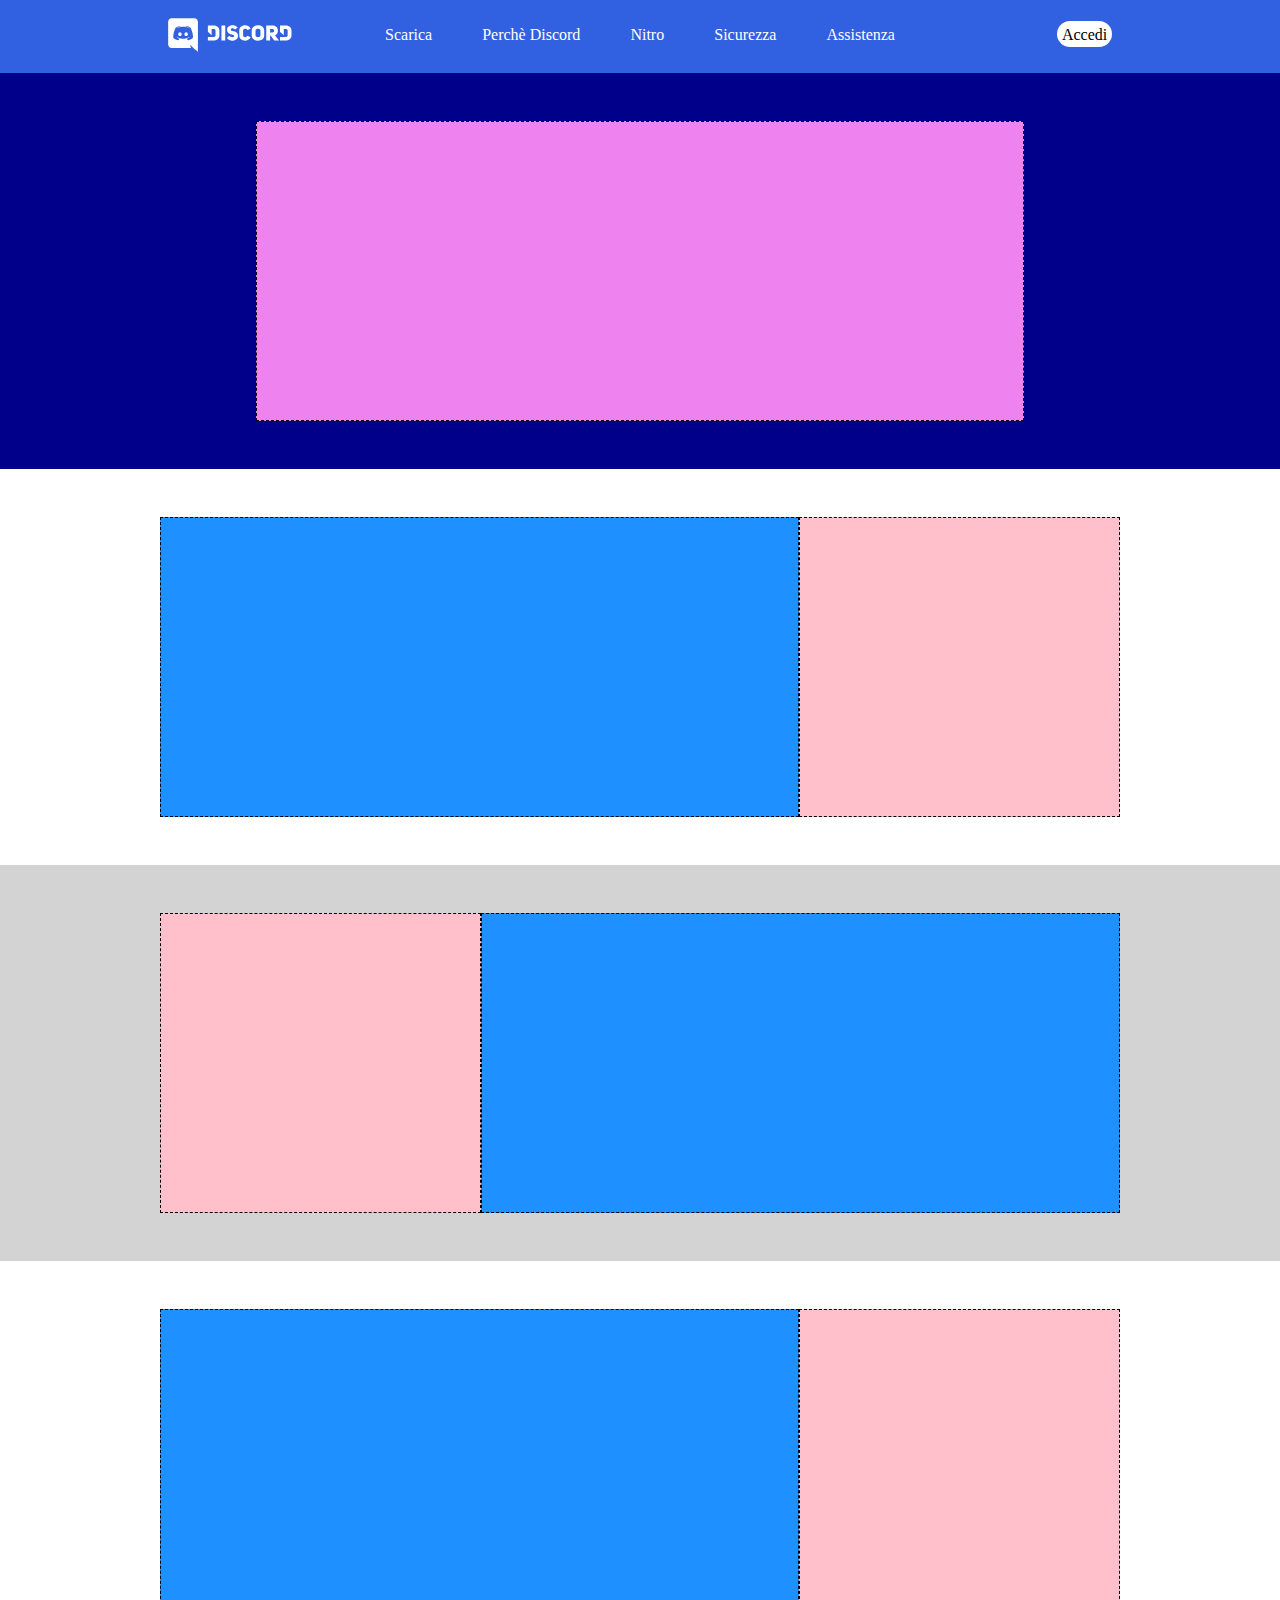
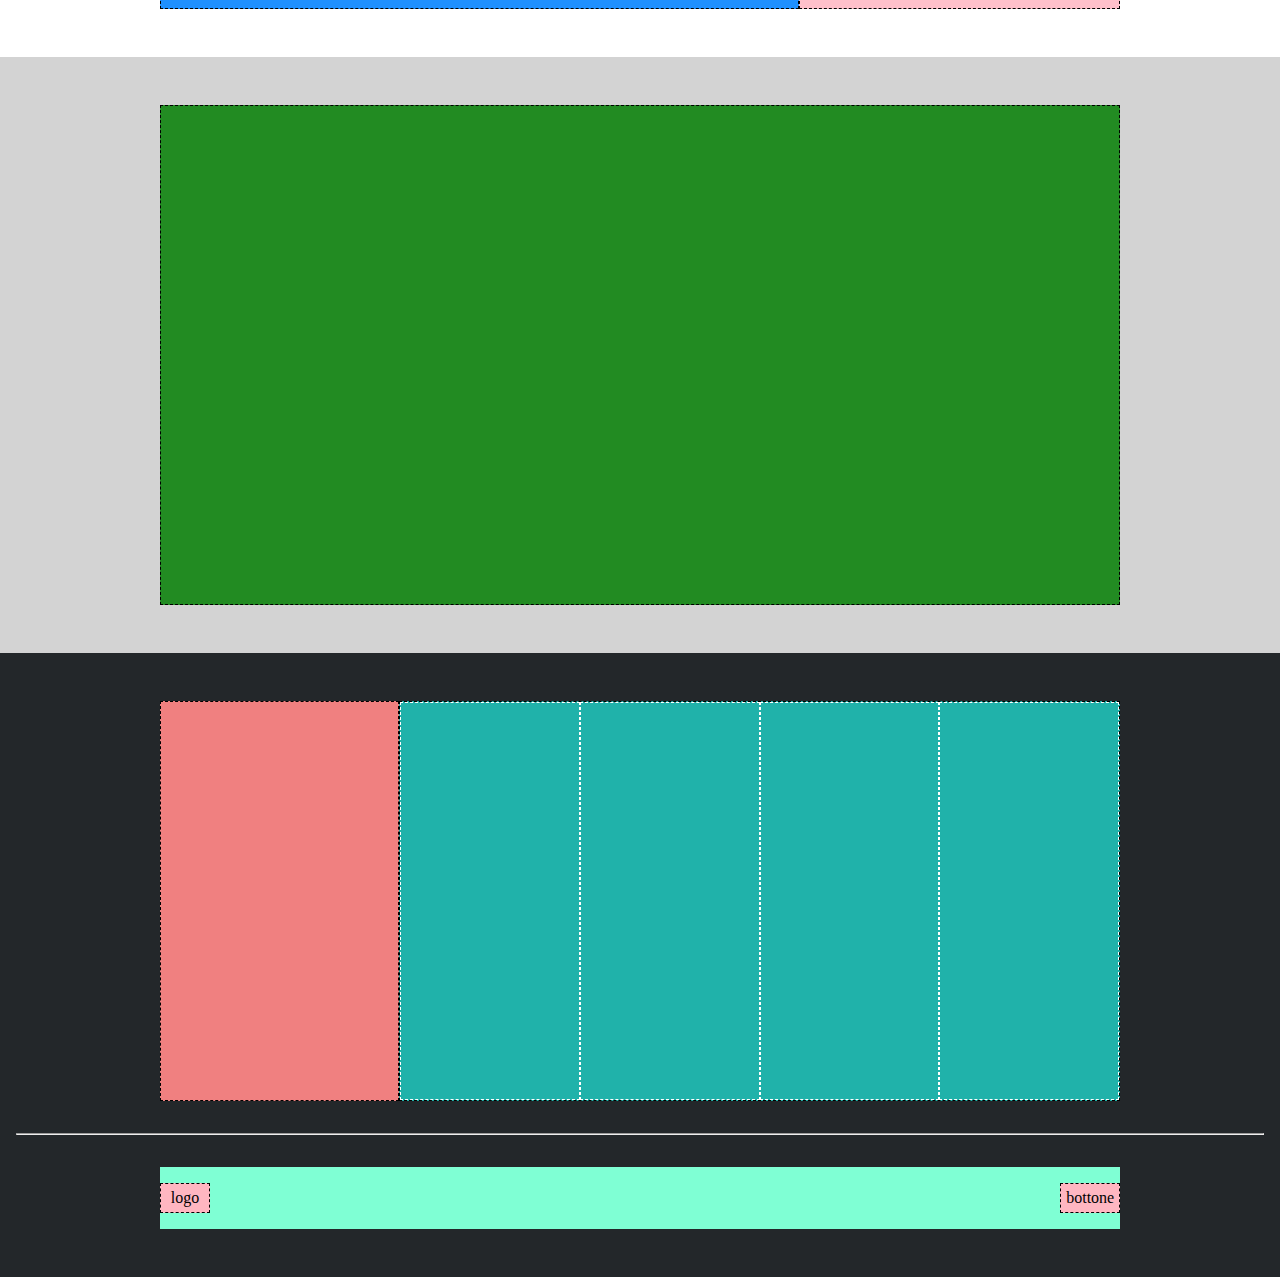
==== index.html @ 06996b02 "creation header structure, add images" ====
<!DOCTYPE html>
<html lang="en">
<head>
    <meta charset="UTF-8">
    <meta http-equiv="X-UA-Compatible" content="IE=edge">
    <meta name="viewport" content="width=device-width, initial-scale=1.0">

    <link rel="stylesheet" href="css/style.css">
    <title>Discord</title>
</head>
<body>
    <header>
        <div class="container d-flex">
            <div class="h-side logo">
                <img src="img/logo.svg" alt="">
            </div>
            <div class="nav">
                <ul class="d-flex">
                    <li>
                        <a href="#">Scarica</a>
                    </li>
                    <li>
                        <a href="#">Perchè Discord</a>
                    </li>
                    <li>
                        <a href="#">Nitro</a>
                    </li>
                    <li>
                        <a href="#">Sicurezza</a>
                    </li>
                    <li>
                        <a href="#">Assistenza</a>
                    </li>
                </ul>
            </div>
            <div class="h-side login"><a class="small-btn" href="#">Accedi</a> </div>
        </div>
    </header>

    <main>
        <div class="section bg-jumbotron">
            <div class="container">
                <div class="jumbotron-content"></div>
            </div>
        </div>
       
        <div class="section">
            <div class="container d-flex">
                <div class="col large-col"></div>
                <div class="col small-col"></div>
            </div>
        </div>
       
        <div class="section bg-grey">
            <div class="container d-flex-reverse">
                <div class="col large-col"></div>
                <div class="col small-col"></div>
            </div>
        </div>

        <div class="section">
            <div class="container d-flex">
                <div class="col large-col"></div>
                <div class="col small-col"></div>
            </div>
        </div>

        <div class="section bg-grey">
            <div class="container">
                <div class="big-content"></div>
            </div>
        </div>
    </main>

    <footer>
        <div class="section bg-footer">
            <div class="container d-flex">
                <div class="ft-col left-col"></div>
                <div class="ft-col right-col d-flex">
                    <div class="in-col"></div>
                    <div class="in-col"></div>
                    <div class="in-col"></div>
                    <div class="in-col"></div>
                </div>
            </div>

            <hr>

            <div class="container bg-endpage clearfix">
                <div class="ft-logo">logo</div>
                <div class="ft-button">bottone</div>
            </div>
        </div>        
    </footer>
</body>
</html>
---- css/style.css ----
* {
    margin: 0;
    padding: 0;
    box-sizing: border-box;
}

body {
    font-size: 16px;
    
}

header {
    background-color: #3161E0;
}

header .container {
    padding: 0.6rem 0;
}

hr {
    color: white;
    margin: 2rem 0;
}

.section {
    padding: 3rem 1rem;
}

.container {
    width: 960px;
    margin: auto;
}

.d-flex {
    display: flex;
}

.d-flex-reverse {
    display: flex;
    flex-direction: row-reverse;
}

.h-side, .nav {
    padding: 0.5rem;
    min-width: 100px;
}

.h-side{
    width: 20%;
}

.nav {
    flex-grow: 1;
    padding-top: 1rem;
}

.nav ul {
    justify-content: space-around;
}

.nav li {
    list-style: none;
}
 .nav a {
    text-decoration: none;
    color: white;
 }

.login {
    text-align: right;
    padding-top: 1rem;
}

.small-btn {
    background-color: white;
    padding: .3rem;
    border-radius: 20px;
    text-decoration: none;
    color: black;

}

.bg-jumbotron {
    background-color: #00008B;
}

.jumbotron-content {
    background-color: #EE82EE;
    width: 80%;
    min-height: 300px;
    margin: auto;
    border: 1px dashed black;
}

.col {
    border: 1px dashed black;
}

.large-col {
    background-color: #1E90FF;
    flex-grow: 2;
    min-width: 200px;
    min-height: 300px;
}

.small-col {
    background-color: #FFC0CB;
    flex-grow: 1;
    min-width: 100px;
    min-height: 300px;
}

.bg-grey {
    background-color: #D3D3D3;
}

.big-content {
    background-color: #228B22;
    border: 1px dashed black;
    min-height: 500px;
}

.bg-footer {
    background-color: #23272A;
}

.ft-col {
    min-height: 400px;
}

.ft-col.left-col {
    background-color: #F08080;
    flex-grow: 1;
    border: 1px dashed black;
}

.ft-col.right-col {
    background-color: #20B2AA;
    flex-grow: 3;
    border: 1px dashed black;
}

.in-col {
    flex-grow: 1;
    border: 1px dashed white;
}

.bg-endpage {
    background-color: #7FFFD4;
    padding: 1rem 0;
}

.clearfix {
    content: "";
    display: table;
    clear: both;
}

.ft-logo, .ft-button {
    min-width: 50px;
    background-color: #FFB6C1;
    padding: 0.3rem;
    border: 1px dashed black;
    text-align: center;
}

.ft-logo {
    float: left;
}

.ft-button {
    float: right;
}
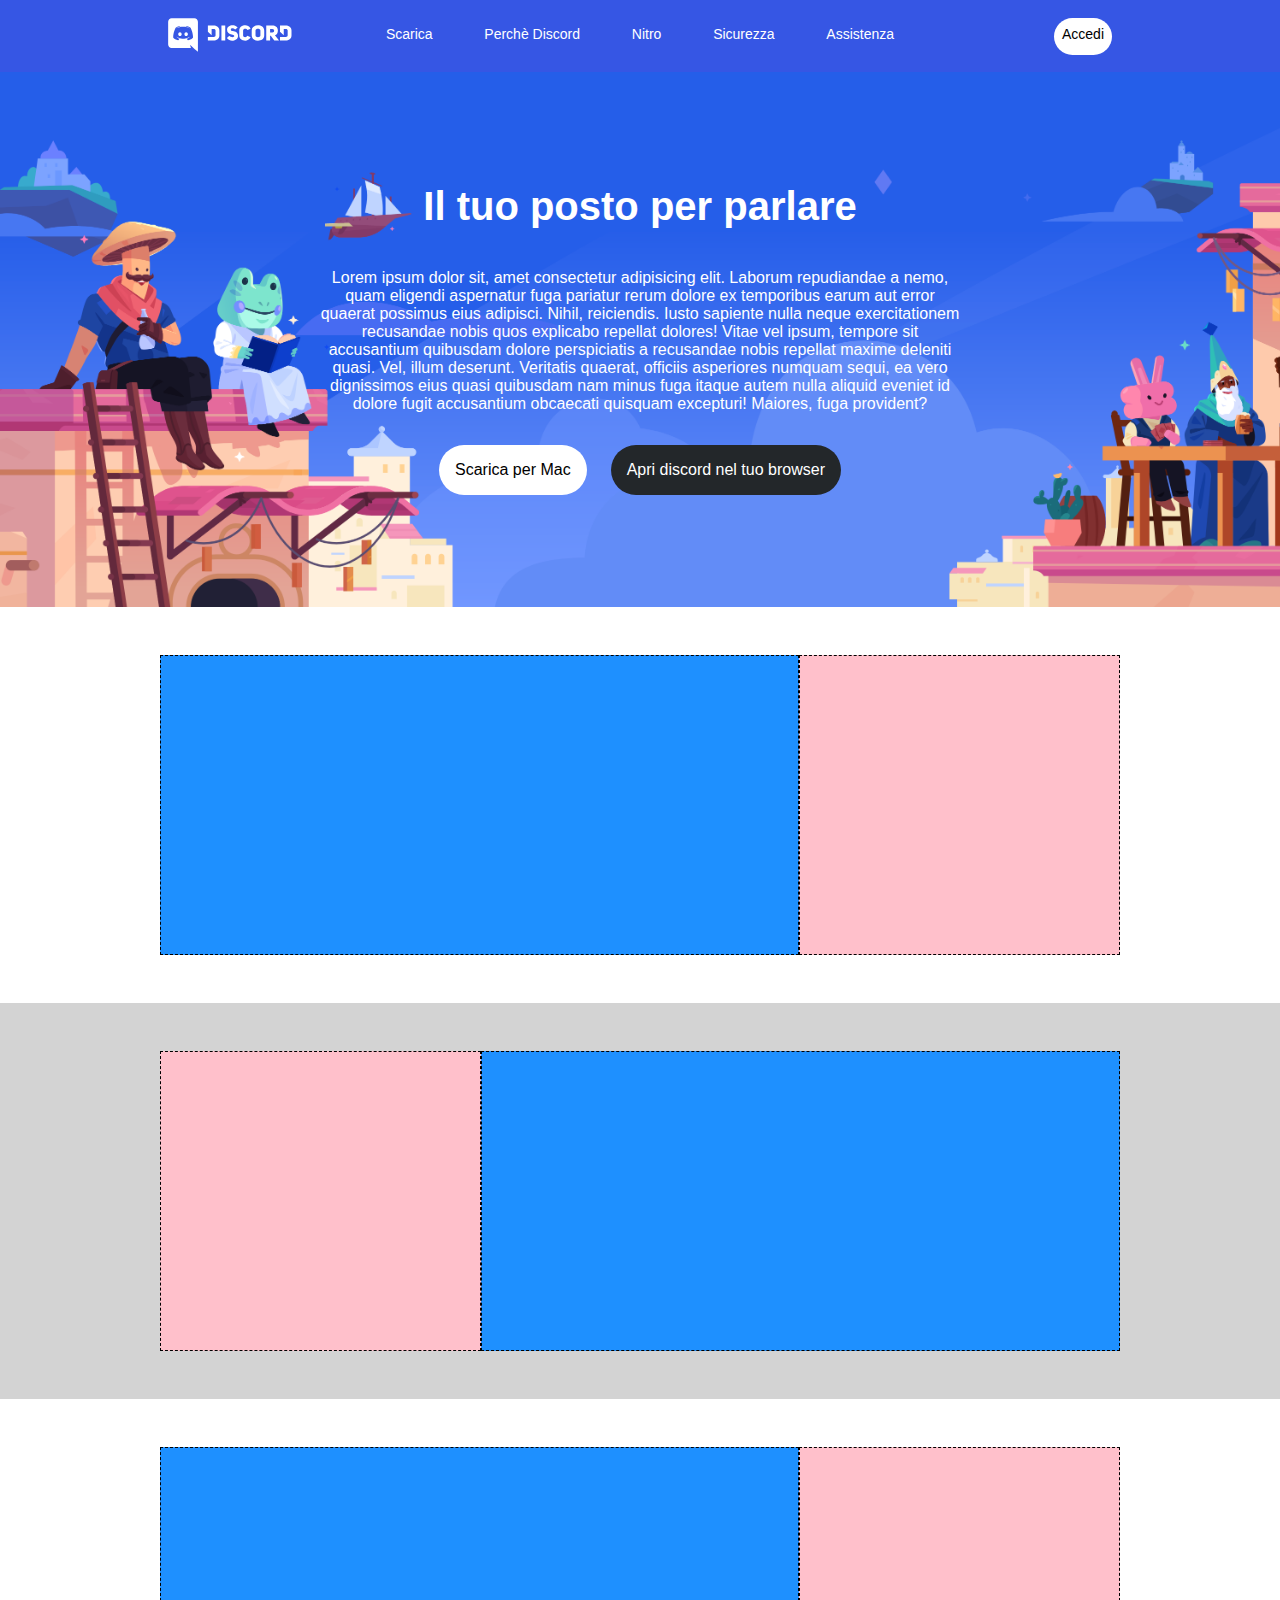
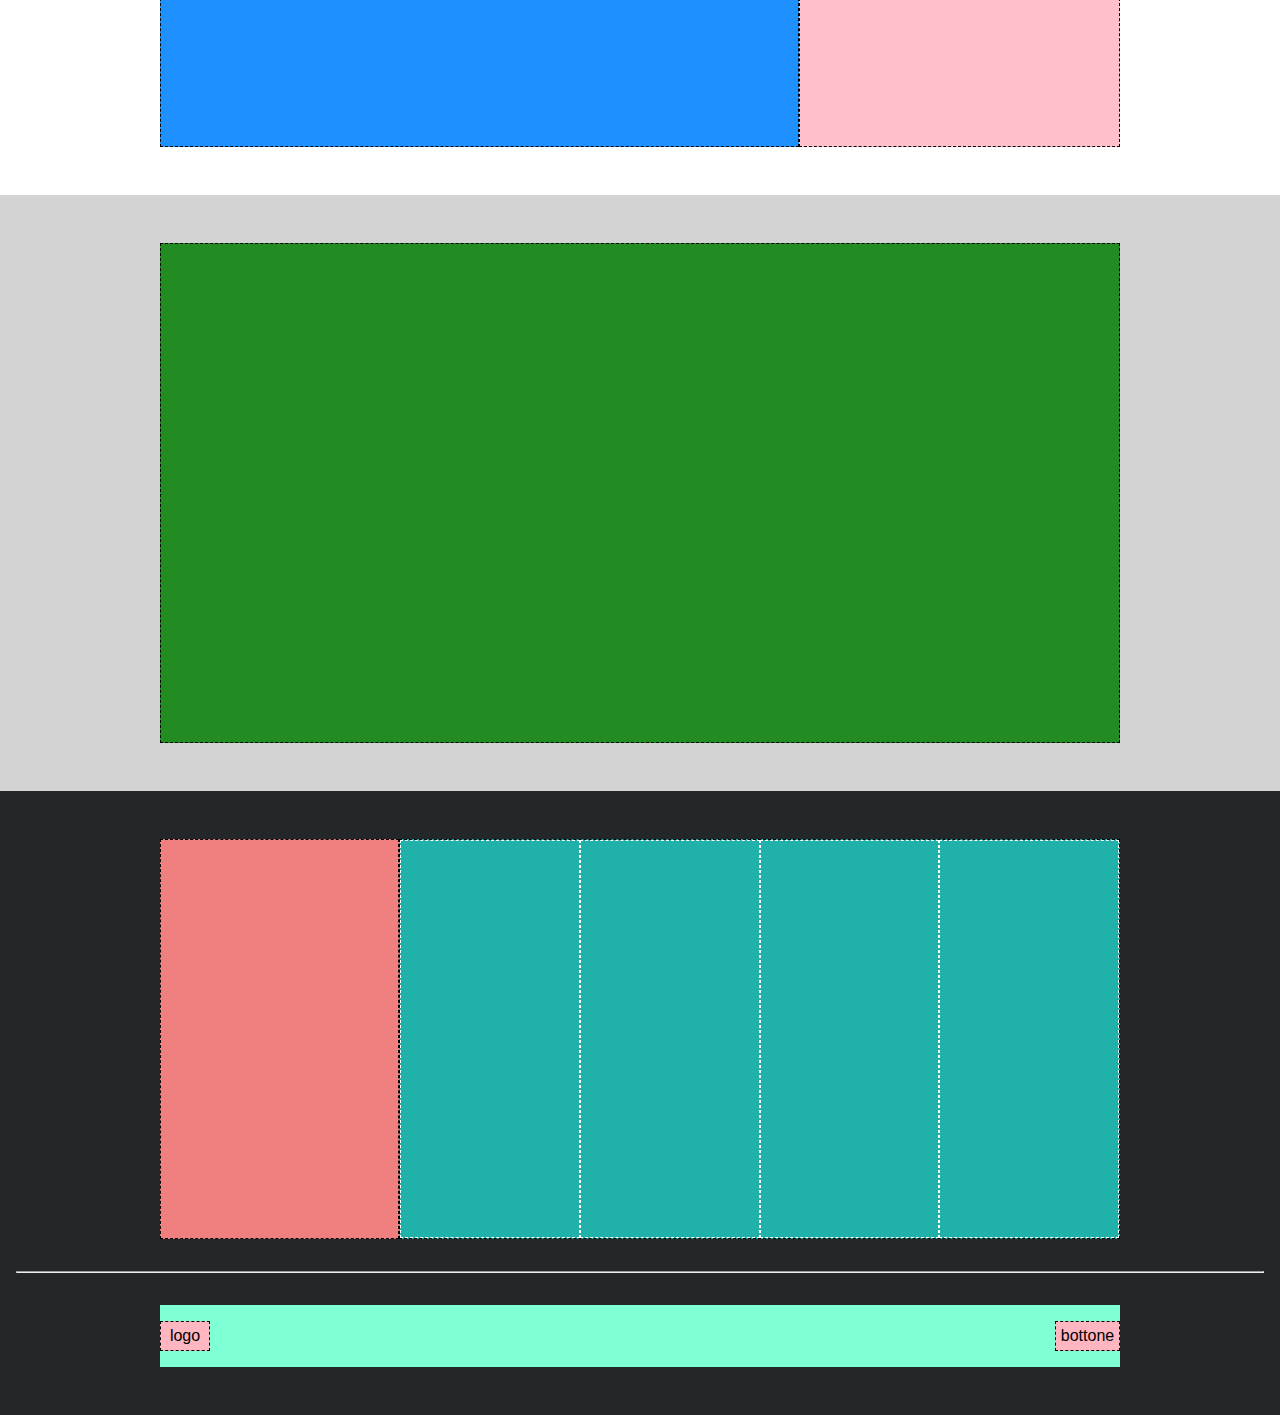
==== commit 5ffb3147: "jumbotron elements" ====
--- a/index.html
+++ b/index.html
@@ -33,14 +33,23 @@
                     </li>
                 </ul>
             </div>
-            <div class="h-side login"><a class="small-btn" href="#">Accedi</a> </div>
+            <div class="h-side login d-flex"><a class=" btn small-btn" href="#">Accedi</a> </div>
         </div>
     </header>
 
     <main>
         <div class="section bg-jumbotron">
             <div class="container">
-                <div class="jumbotron-content"></div>
+                <div class="jumbotron-content">
+                    <h1>Il tuo posto per parlare</h1>
+                    <p>Lorem ipsum dolor sit, amet consectetur adipisicing elit. Laborum repudiandae a nemo, quam eligendi aspernatur fuga pariatur rerum dolore ex temporibus earum aut error quaerat possimus eius adipisci. Nihil, reiciendis.
+                    Iusto sapiente nulla neque exercitationem recusandae nobis quos explicabo repellat dolores! Vitae vel ipsum, tempore sit accusantium quibusdam dolore perspiciatis a recusandae nobis repellat maxime deleniti quasi. Vel, illum deserunt.
+                    Veritatis quaerat, officiis asperiores numquam sequi, ea vero dignissimos eius quasi quibusdam nam minus fuga itaque autem nulla aliquid eveniet id dolore fugit accusantium obcaecati quisquam excepturi! Maiores, fuga provident?</p>
+                    <div class="jumbo-btn d-flex">
+                        <a href="#" class="btn btn-white">Scarica per Mac</a>
+                        <a href="#" class="btn btn-dark">Apri discord nel tuo browser</a>
+                    </div>
+                  </div>
             </div>
         </div>
        
--- a/css/style.css
+++ b/css/style.css
@@ -6,15 +6,20 @@
 
 body {
     font-size: 16px;
-    
+    font-family: Helvetica, sans-serif;
 }
 
 header {
-    background-color: #3161E0;
+    background-color: #3656E4;
+    font-size: 14px;
 }
 
 header .container {
     padding: 0.6rem 0;
+}
+
+h1 {
+    font-size: 2.5rem;
 }
 
 hr {
@@ -67,29 +72,54 @@
  }
 
 .login {
-    text-align: right;
-    padding-top: 1rem;
+    justify-content: end;
+}
+
+.btn {
+    border-radius: 30px;
+    text-decoration: none;
+    padding: 1rem;
 }
 
 .small-btn {
     background-color: white;
-    padding: .3rem;
-    border-radius: 20px;
-    text-decoration: none;
+    padding: .5rem;
     color: black;
-
+}
+
+.btn-white {
+    background-color: white;
+    color: black;
+}
+
+.btn-dark {
+    background-color: #23272A;
+    color: white;
 }
 
 .bg-jumbotron {
-    background-color: #00008B;
+    background-color: #3858E5;
+    background-image: url(../img/jumbo.png);
+    background-size: cover;
 }
 
 .jumbotron-content {
-    background-color: #EE82EE;
+    text-align: center;
+    color: white;
     width: 80%;
     min-height: 300px;
     margin: auto;
-    border: 1px dashed black;
+    padding: 4rem;
+}
+
+.jumbotron-content p {
+    margin-top: 2.5rem;
+    margin-bottom: 2rem;
+}
+
+.jumbo-btn {
+    justify-content: center;
+    gap: 1.5rem;
 }
 
 .col {
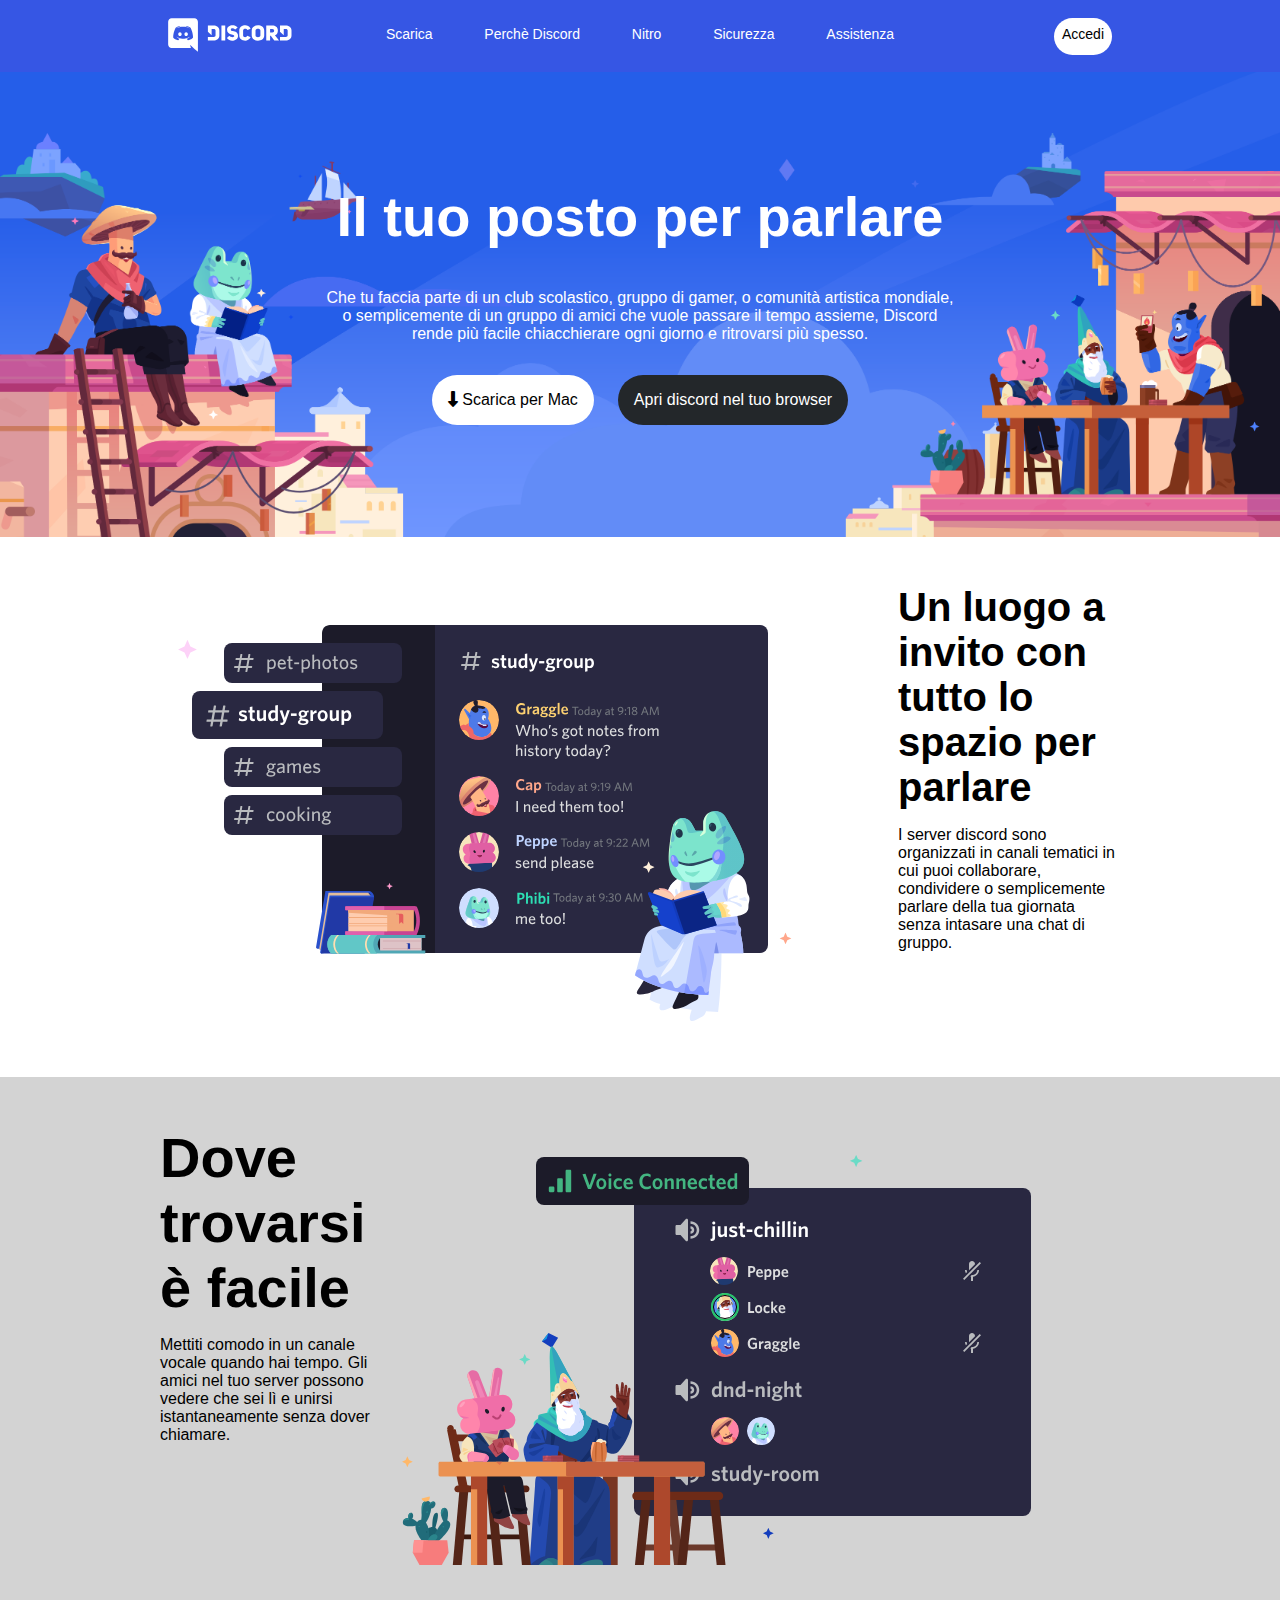
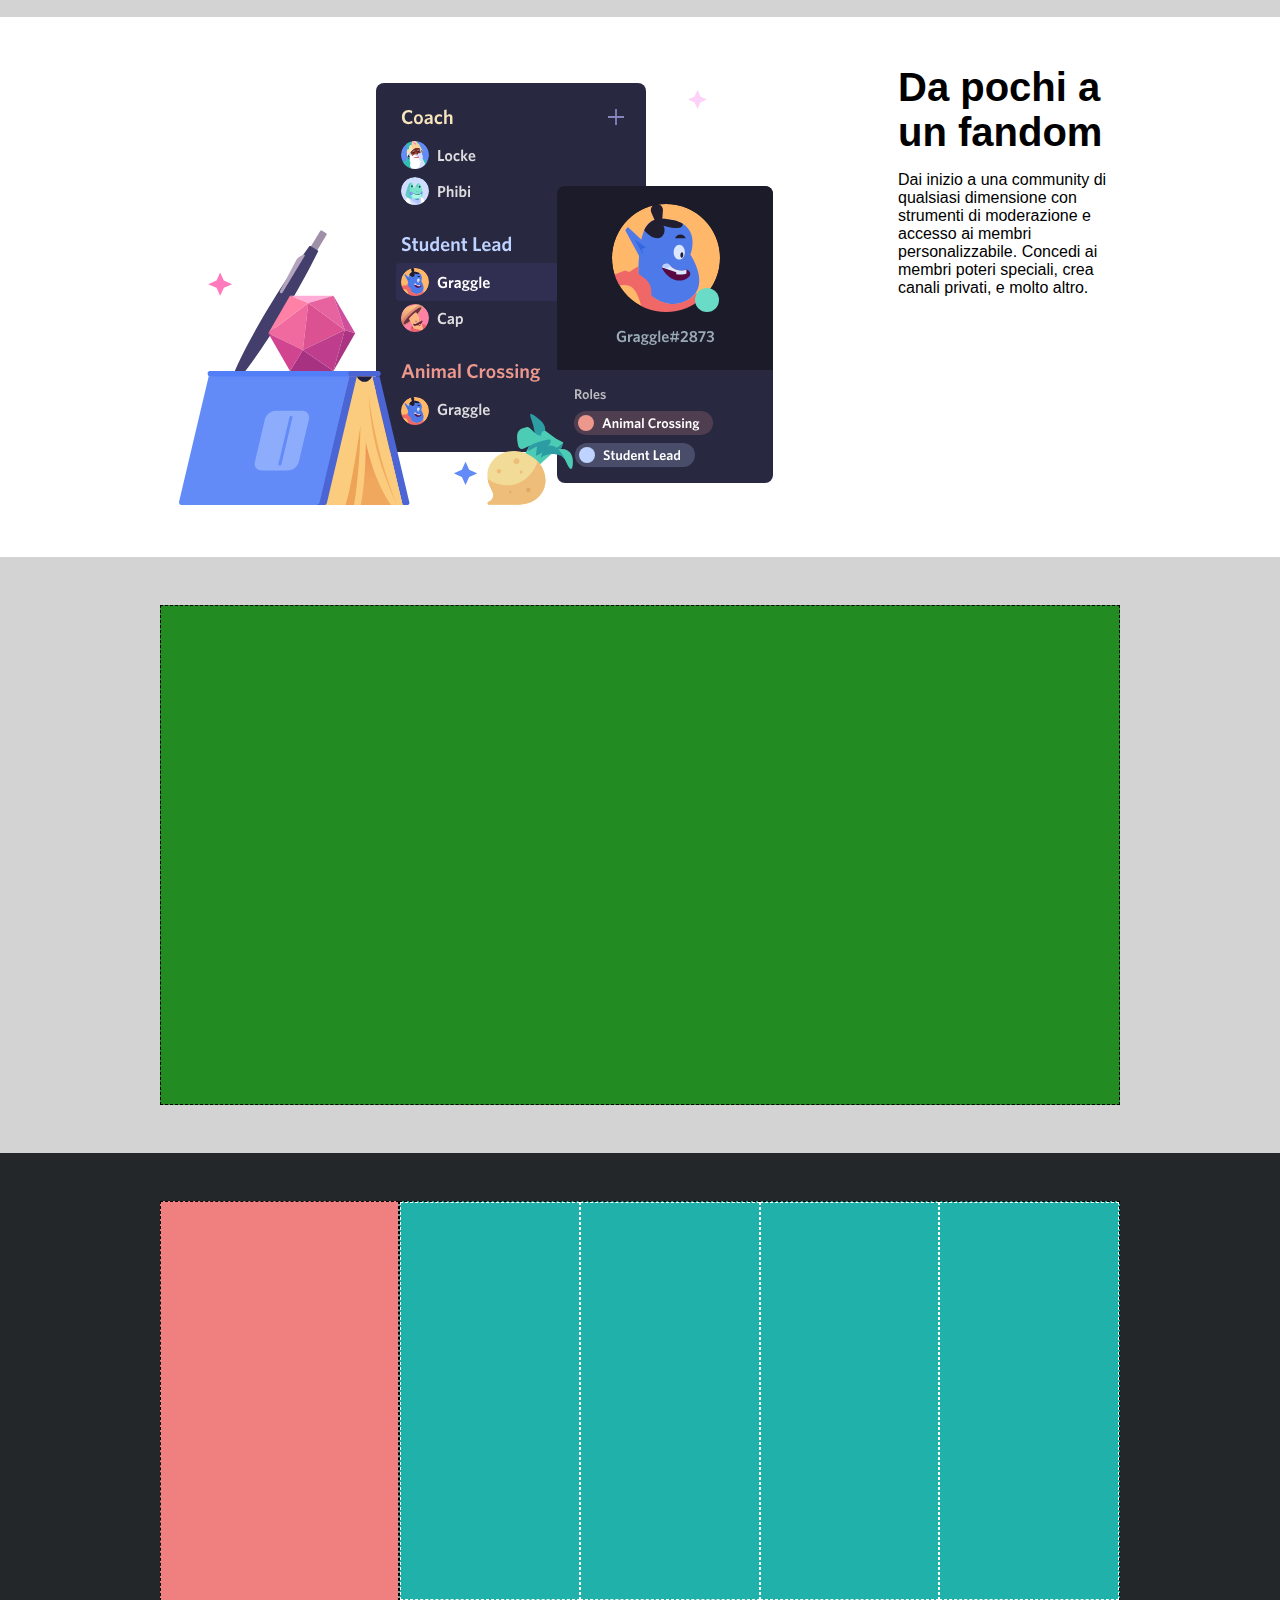
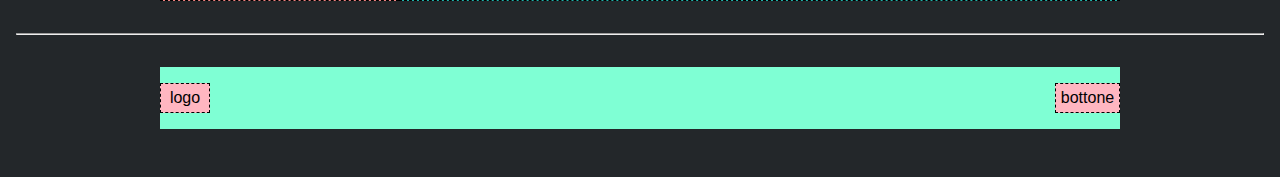
==== commit a19bd3e9: "insert section items" ====
--- a/index.html
+++ b/index.html
@@ -6,6 +6,7 @@
     <meta name="viewport" content="width=device-width, initial-scale=1.0">
 
     <link rel="stylesheet" href="css/style.css">
+    <link rel="stylesheet" href="https://cdnjs.cloudflare.com/ajax/libs/font-awesome/6.1.1/css/all.min.css">
     <title>Discord</title>
 </head>
 <body>
@@ -42,11 +43,11 @@
             <div class="container">
                 <div class="jumbotron-content">
                     <h1>Il tuo posto per parlare</h1>
-                    <p>Lorem ipsum dolor sit, amet consectetur adipisicing elit. Laborum repudiandae a nemo, quam eligendi aspernatur fuga pariatur rerum dolore ex temporibus earum aut error quaerat possimus eius adipisci. Nihil, reiciendis.
-                    Iusto sapiente nulla neque exercitationem recusandae nobis quos explicabo repellat dolores! Vitae vel ipsum, tempore sit accusantium quibusdam dolore perspiciatis a recusandae nobis repellat maxime deleniti quasi. Vel, illum deserunt.
-                    Veritatis quaerat, officiis asperiores numquam sequi, ea vero dignissimos eius quasi quibusdam nam minus fuga itaque autem nulla aliquid eveniet id dolore fugit accusantium obcaecati quisquam excepturi! Maiores, fuga provident?</p>
+                    <p>Che tu faccia parte di un club scolastico, gruppo di gamer, o comunità artistica mondiale, o semplicemente di un gruppo di amici che vuole passare il tempo assieme, Discord rende più facile chiacchierare ogni giorno e ritrovarsi più spesso.</p>
                     <div class="jumbo-btn d-flex">
-                        <a href="#" class="btn btn-white">Scarica per Mac</a>
+                        <a href="#" class="btn btn-white">
+                            <i class="fa-solid fa-down-long"></i>
+                            Scarica per Mac</a>
                         <a href="#" class="btn btn-dark">Apri discord nel tuo browser</a>
                     </div>
                   </div>
@@ -55,22 +56,39 @@
        
         <div class="section">
             <div class="container d-flex">
-                <div class="col large-col"></div>
-                <div class="col small-col"></div>
+                <div class="col large-col">
+                    <img src="img/item1.svg" alt="">
+                </div>
+                <div class="col small-col">
+                    <h2>Un luogo a invito con tutto lo spazio per parlare</h2>
+                    <p>I server discord sono organizzati in canali tematici in cui puoi collaborare, condividere o semplicemente parlare della tua giornata senza intasare una chat di gruppo.</p>
+                </div>
             </div>
         </div>
        
         <div class="section bg-grey">
             <div class="container d-flex-reverse">
-                <div class="col large-col"></div>
-                <div class="col small-col"></div>
+                <div class="col large-col">
+                    <img src="img/item2.svg" alt="">
+
+                </div>
+                <div class="col small-col">
+                    <h1>Dove trovarsi è facile</h1>
+                    <p>Mettiti comodo in un canale vocale quando hai tempo. Gli amici nel tuo server possono vedere che sei lì e unirsi istantaneamente senza dover chiamare.</p>
+                </div>
             </div>
         </div>
 
         <div class="section">
             <div class="container d-flex">
-                <div class="col large-col"></div>
-                <div class="col small-col"></div>
+                <div class="col large-col">
+                    <img src="img/item3.svg" alt="">
+
+                </div>
+                <div class="col small-col">
+                    <h2>Da pochi a un fandom</h2>
+                    <p>Dai inizio a una community di qualsiasi dimensione con strumenti di moderazione e accesso ai membri personalizzabile. Concedi ai membri poteri speciali, crea canali privati, e molto altro.</p>
+                </div>
             </div>
         </div>
 
--- a/css/style.css
+++ b/css/style.css
@@ -19,6 +19,10 @@
 }
 
 h1 {
+    font-size: 3.5rem;
+}
+
+h2 {
     font-size: 2.5rem;
 }
 
@@ -122,22 +126,21 @@
     gap: 1.5rem;
 }
 
-.col {
-    border: 1px dashed black;
-}
-
 .large-col {
-    background-color: #1E90FF;
     flex-grow: 2;
     min-width: 200px;
     min-height: 300px;
 }
 
 .small-col {
-    background-color: #FFC0CB;
     flex-grow: 1;
     min-width: 100px;
     min-height: 300px;
+    width: 20%;
+}
+
+.small-col p {
+    margin-top: 1rem;
 }
 
 .bg-grey {
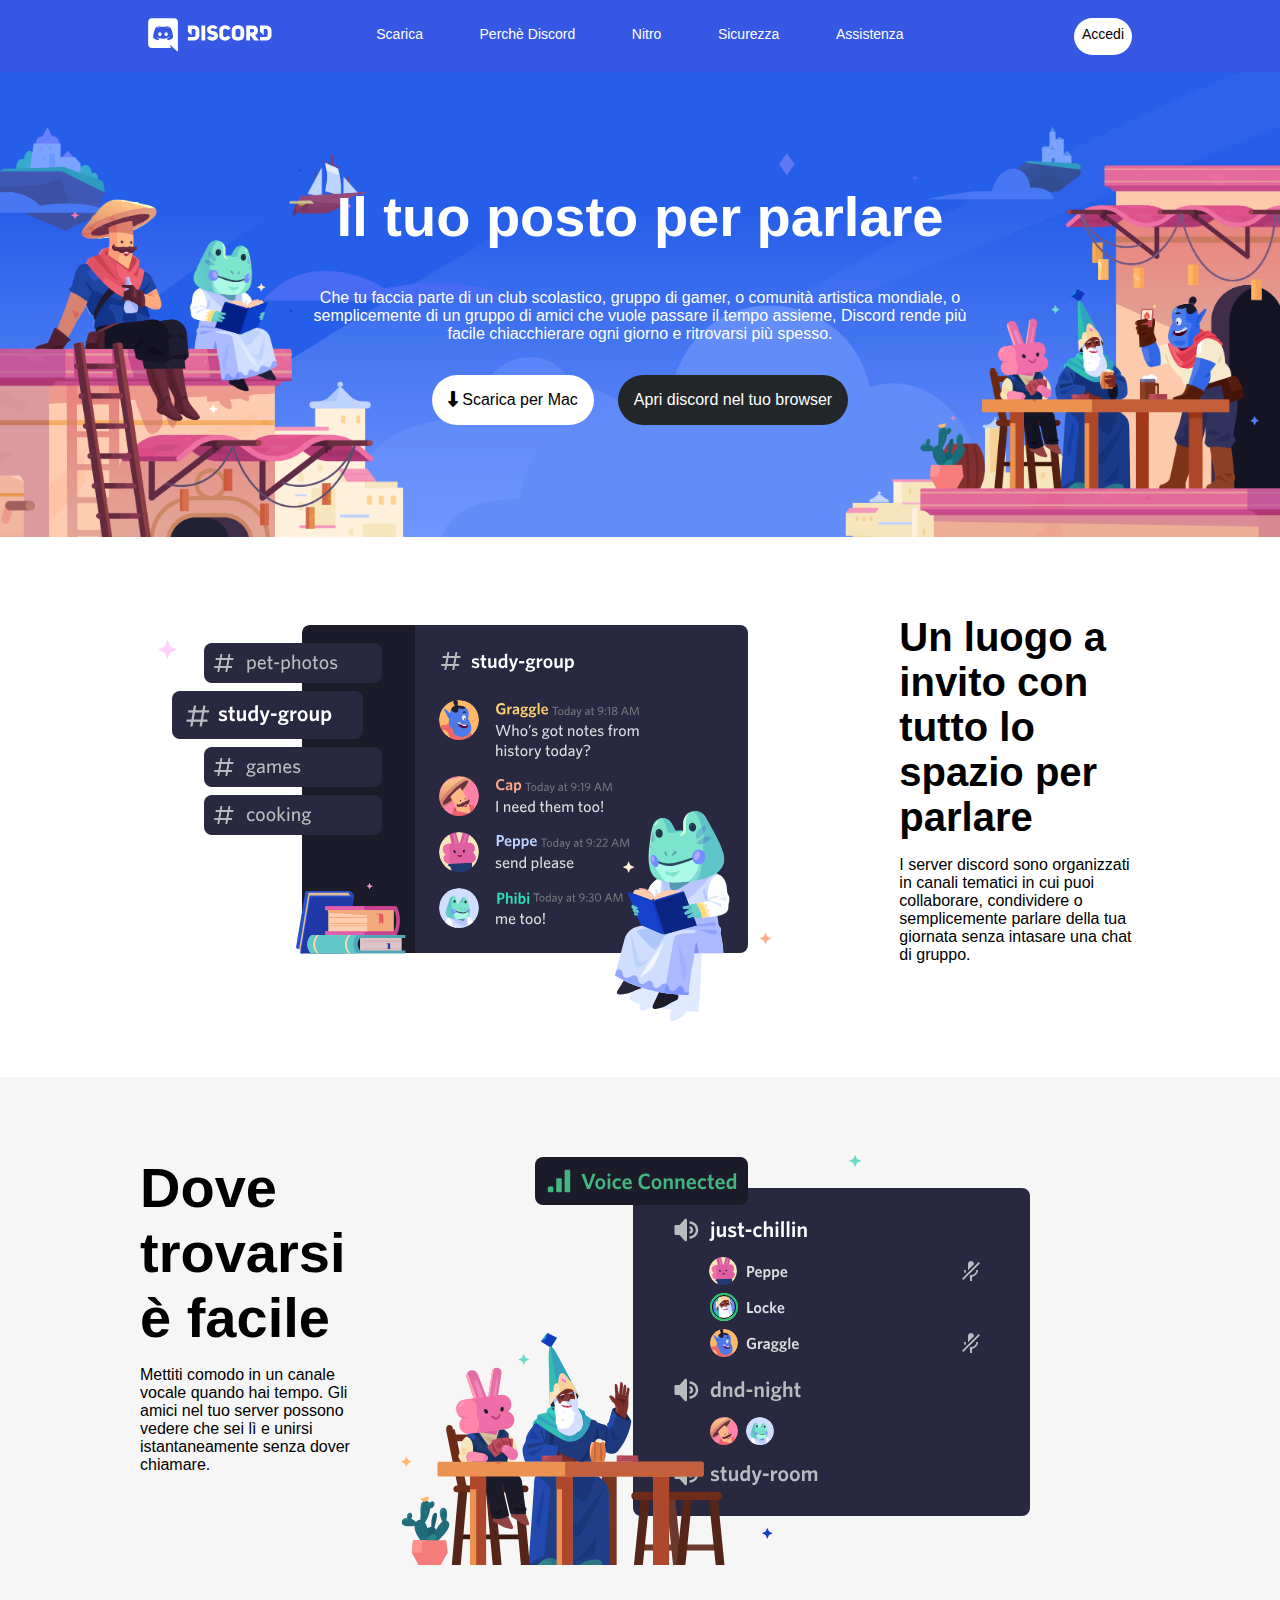
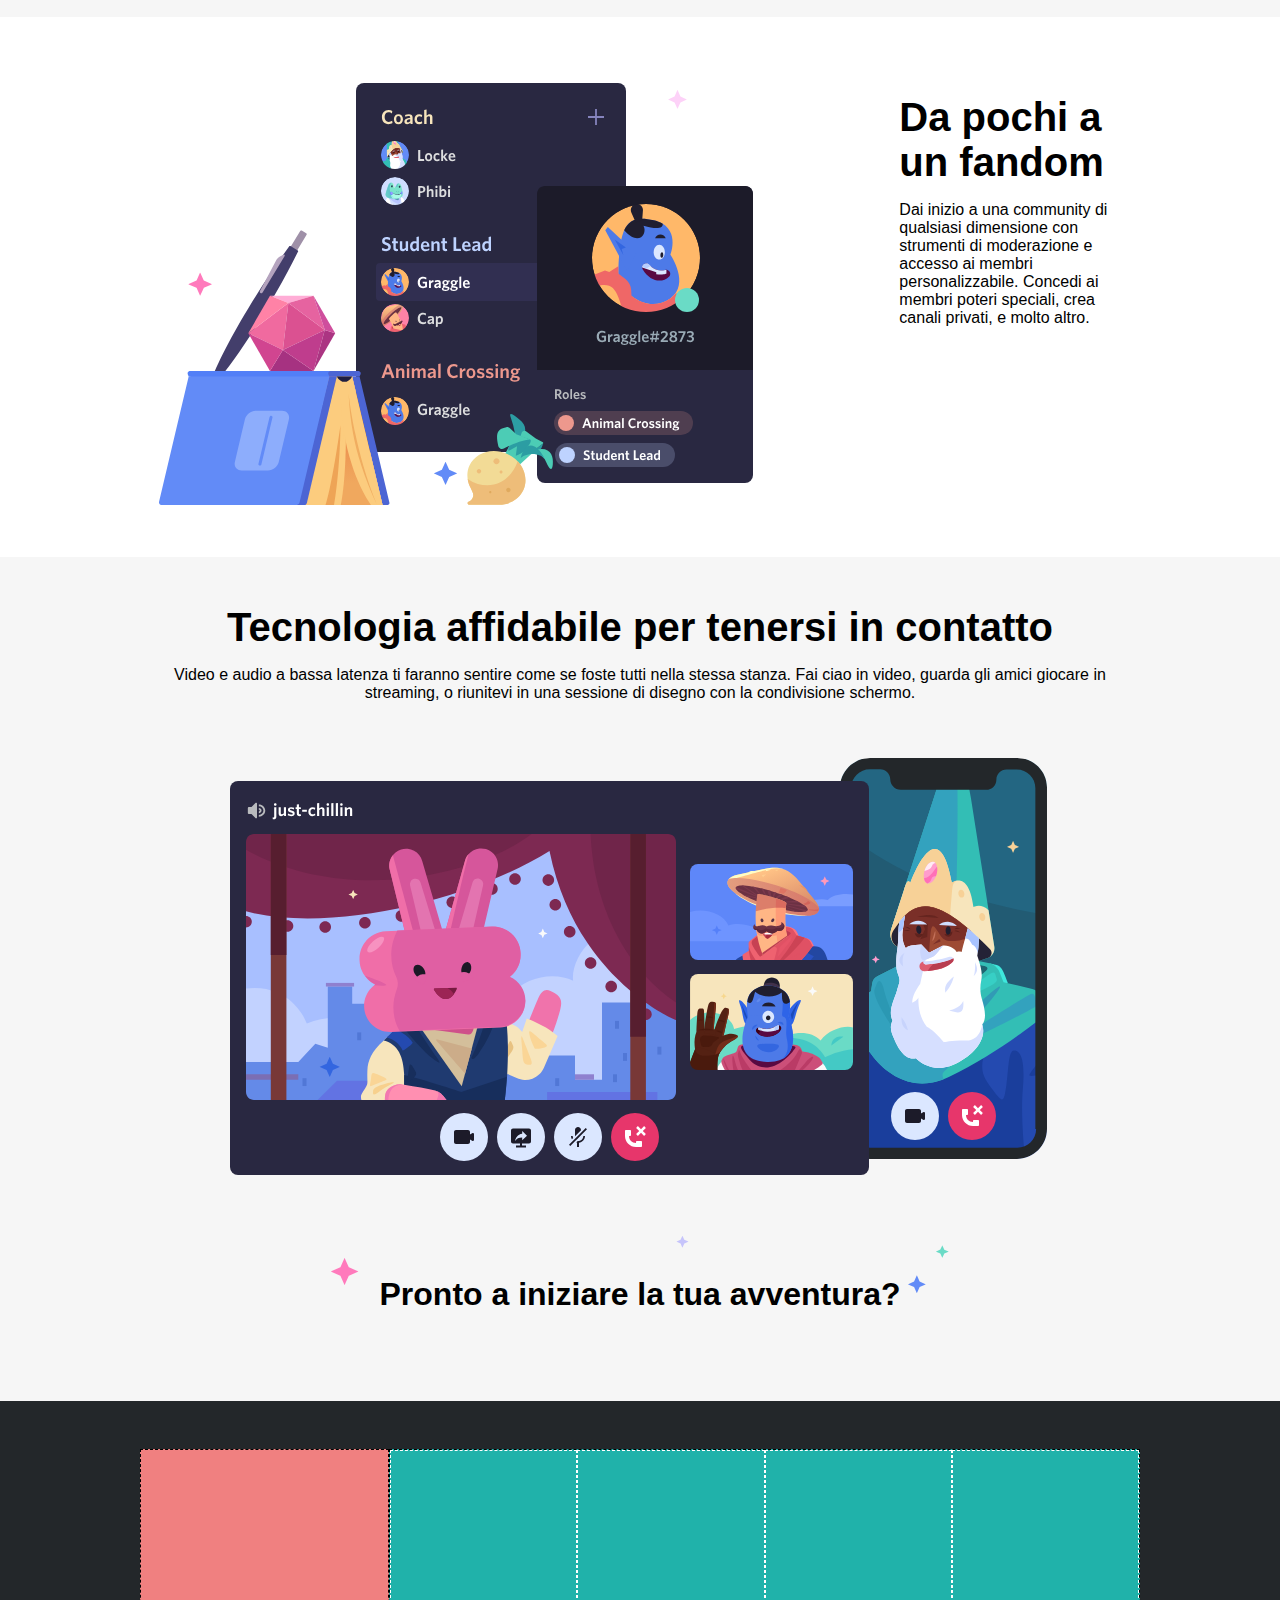
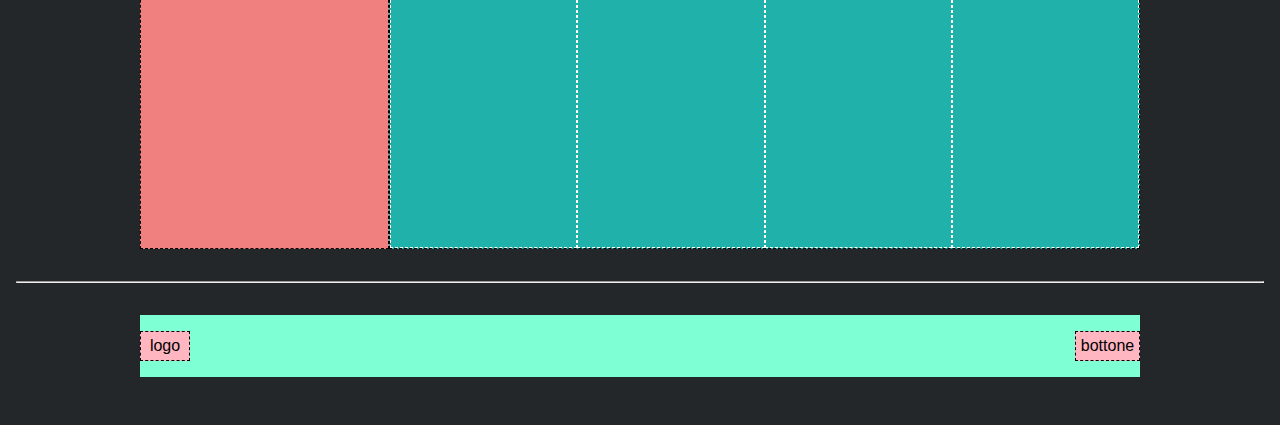
==== commit 3d110f1c: "adding big content" ====
--- a/index.html
+++ b/index.html
@@ -94,7 +94,17 @@
 
         <div class="section bg-grey">
             <div class="container">
-                <div class="big-content"></div>
+                <div class="big-content">
+                    <h2>Tecnologia affidabile per tenersi in contatto</h2>
+                    <p>Video e audio a bassa latenza ti faranno sentire come se foste tutti nella stessa stanza. Fai ciao in video, guarda gli amici giocare in streaming, o riunitevi in una sessione di disegno con la condivisione schermo.</p>
+                    <img src="img/item4-big.svg" alt="">
+
+                    <div class="end-phrase">
+                        <div>
+                        <h3>Pronto a iniziare la tua avventura?</h3>
+                        </div>
+                    </div>
+                </div>
             </div>
         </div>
     </main>
--- a/css/style.css
+++ b/css/style.css
@@ -26,6 +26,10 @@
     font-size: 2.5rem;
 }
 
+h3 {
+    font-size: 2rem;
+}
+
 hr {
     color: white;
     margin: 2rem 0;
@@ -36,7 +40,7 @@
 }
 
 .container {
-    width: 960px;
+    width: 1000px;
     margin: auto;
 }
 
@@ -105,6 +109,7 @@
     background-color: #3858E5;
     background-image: url(../img/jumbo.png);
     background-size: cover;
+    background-position: center;
 }
 
 .jumbotron-content {
@@ -137,20 +142,30 @@
     min-width: 100px;
     min-height: 300px;
     width: 20%;
-}
-
-.small-col p {
+    padding-top: 30px;
+}
+
+p {
     margin-top: 1rem;
 }
 
 .bg-grey {
-    background-color: #D3D3D3;
+    background-color: #F6F6F6;
 }
 
 .big-content {
-    background-color: #228B22;
-    border: 1px dashed black;
-    min-height: 500px;
+    text-align: center;
+}
+
+.end-phrase {
+    background-image: url(../img/stars.svg);
+    padding: 2.5rem;
+    background-repeat: no-repeat;
+    background-size: contain;
+    background-position: top;
+    width: 620px;
+    margin: auto;
+
 }
 
 .bg-footer {
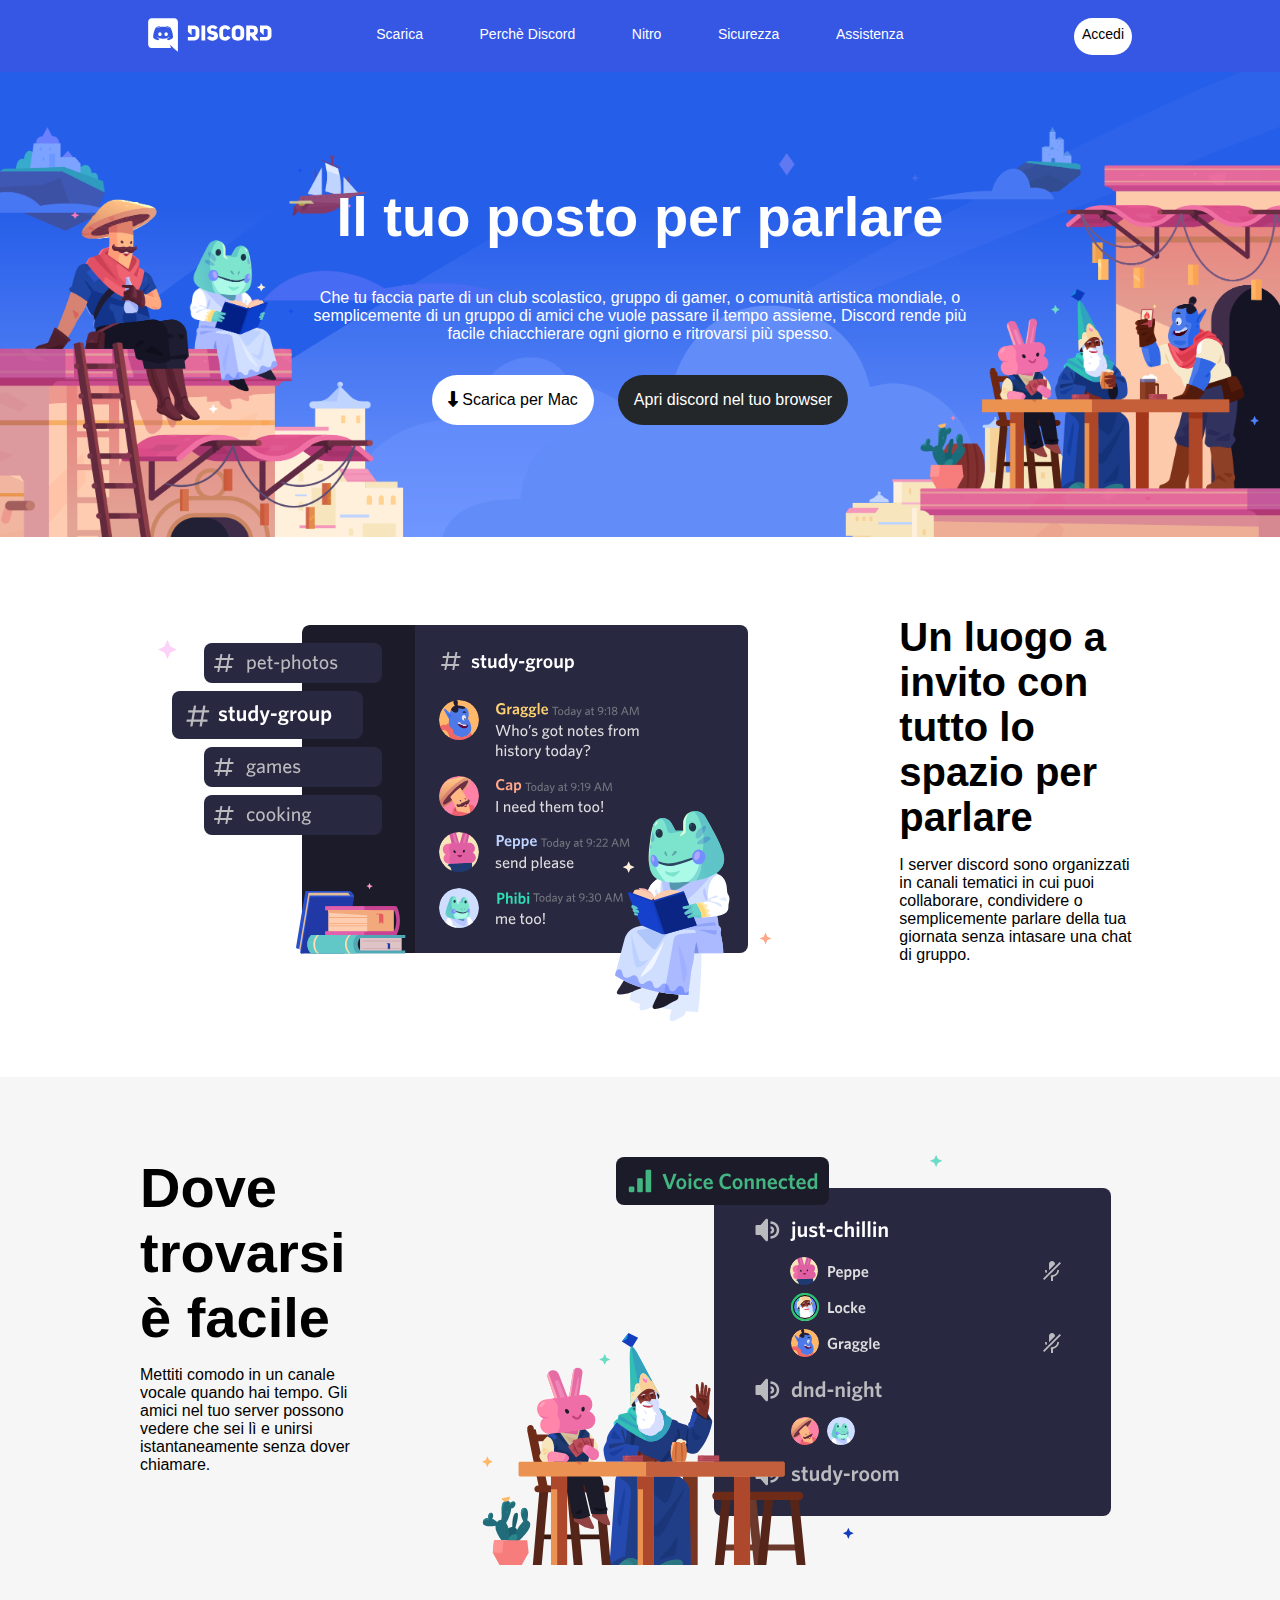
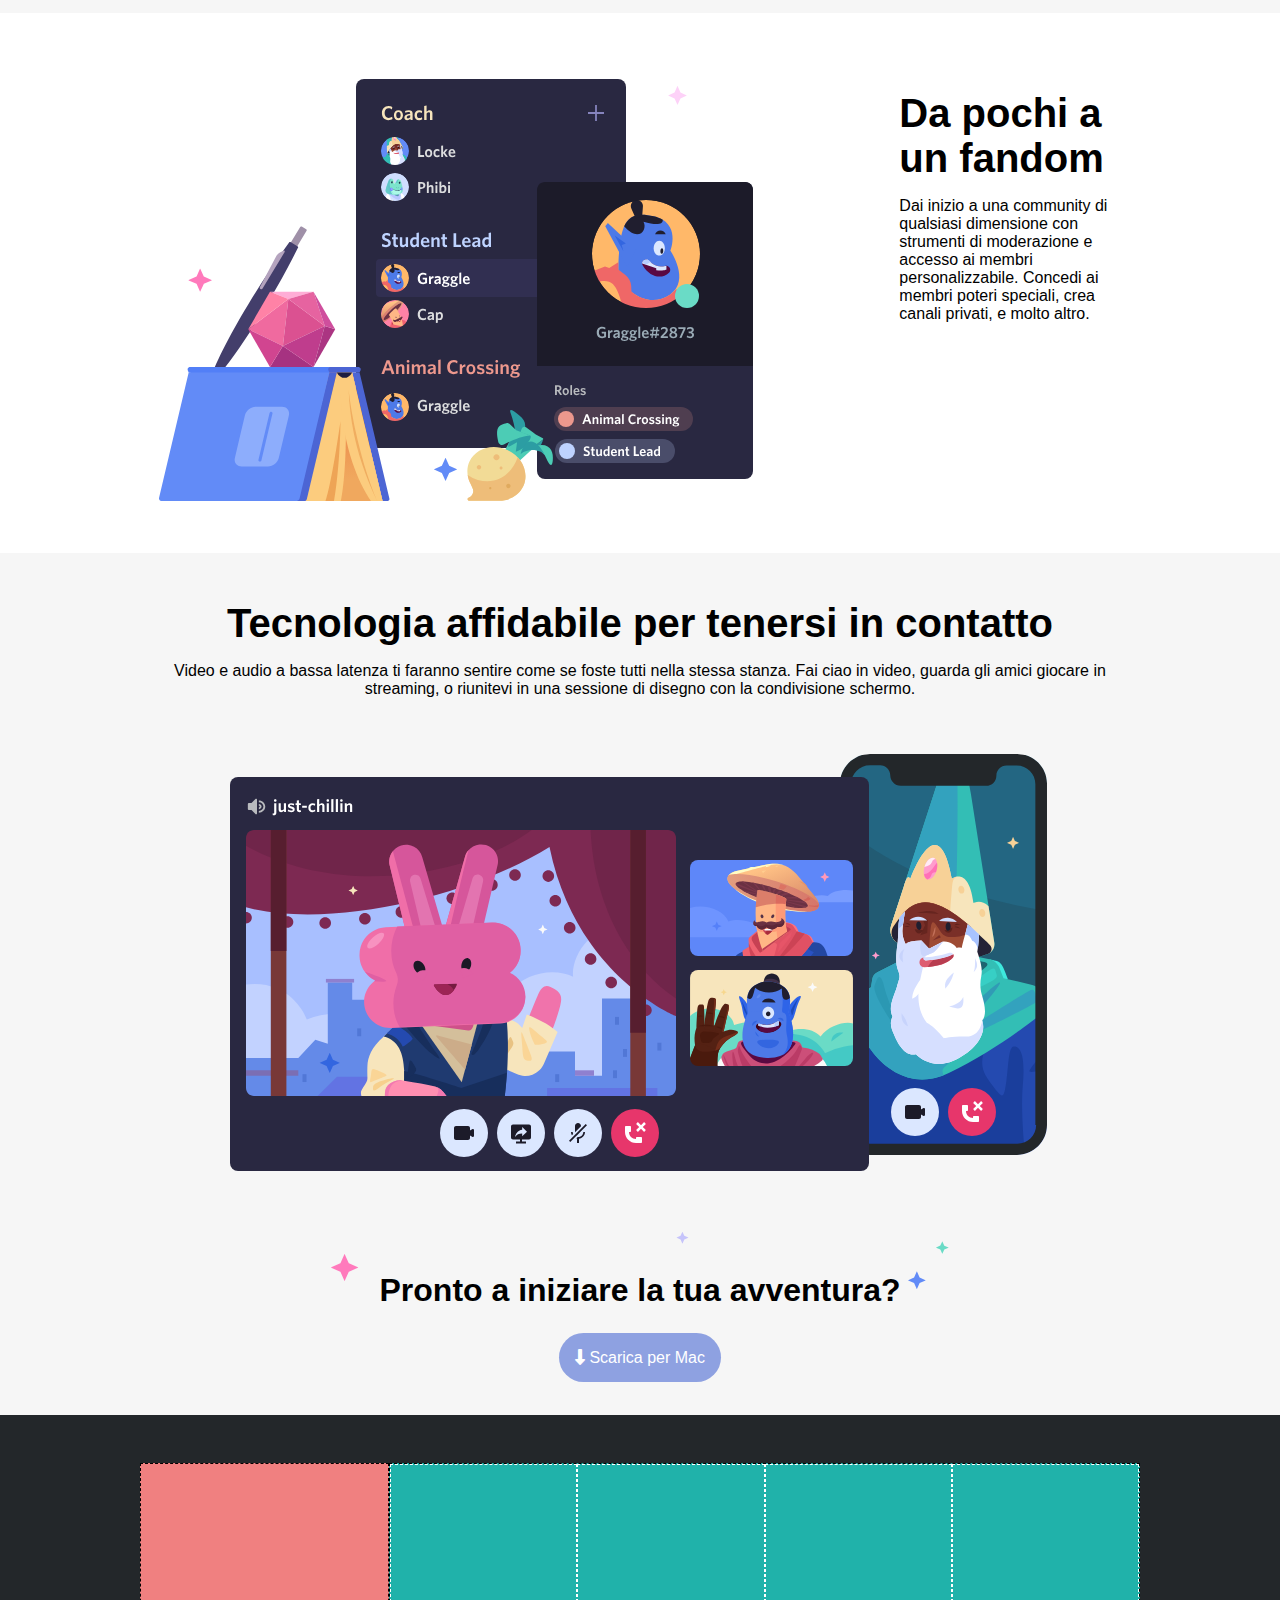
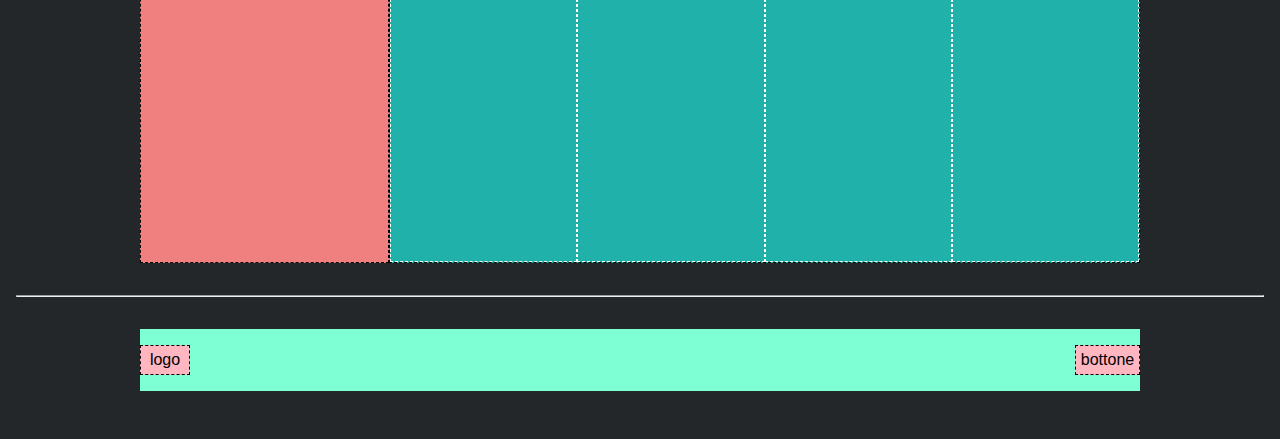
==== commit 6b2be2c4: "little changes and download button" ====
--- a/index.html
+++ b/index.html
@@ -39,6 +39,7 @@
     </header>
 
     <main>
+        <!-- jumbotron -->
         <div class="section bg-jumbotron">
             <div class="container">
                 <div class="jumbotron-content">
@@ -54,6 +55,7 @@
             </div>
         </div>
        
+        <!-- first section -->
         <div class="section">
             <div class="container d-flex">
                 <div class="col large-col">
@@ -66,11 +68,11 @@
             </div>
         </div>
        
+        <!-- mid section -->
         <div class="section bg-grey">
             <div class="container d-flex-reverse">
-                <div class="col large-col">
+                <div class="col large-col d-flex-reverse">
                     <img src="img/item2.svg" alt="">
-
                 </div>
                 <div class="col small-col">
                     <h1>Dove trovarsi è facile</h1>
@@ -79,6 +81,7 @@
             </div>
         </div>
 
+        <!-- third section -->
         <div class="section">
             <div class="container d-flex">
                 <div class="col large-col">
@@ -91,7 +94,8 @@
                 </div>
             </div>
         </div>
-
+ 
+        <!-- bigger section -->
         <div class="section bg-grey">
             <div class="container">
                 <div class="big-content">
@@ -101,8 +105,14 @@
 
                     <div class="end-phrase">
                         <div>
-                        <h3>Pronto a iniziare la tua avventura?</h3>
+                            <h3>Pronto a iniziare la tua avventura?</h3>
                         </div>
+                    </div>
+                    <div>
+                        <a href="#" class="btn btn-violet">
+                            <i class="fa-solid fa-down-long"></i>
+                            Scarica per Mac
+                        </a>
                     </div>
                 </div>
             </div>
--- a/css/style.css
+++ b/css/style.css
@@ -103,6 +103,11 @@
 .btn-dark {
     background-color: #23272A;
     color: white;
+}
+
+.btn-violet {
+    color: white;
+    background-color: #8EA1E1;
 }
 
 .bg-jumbotron {
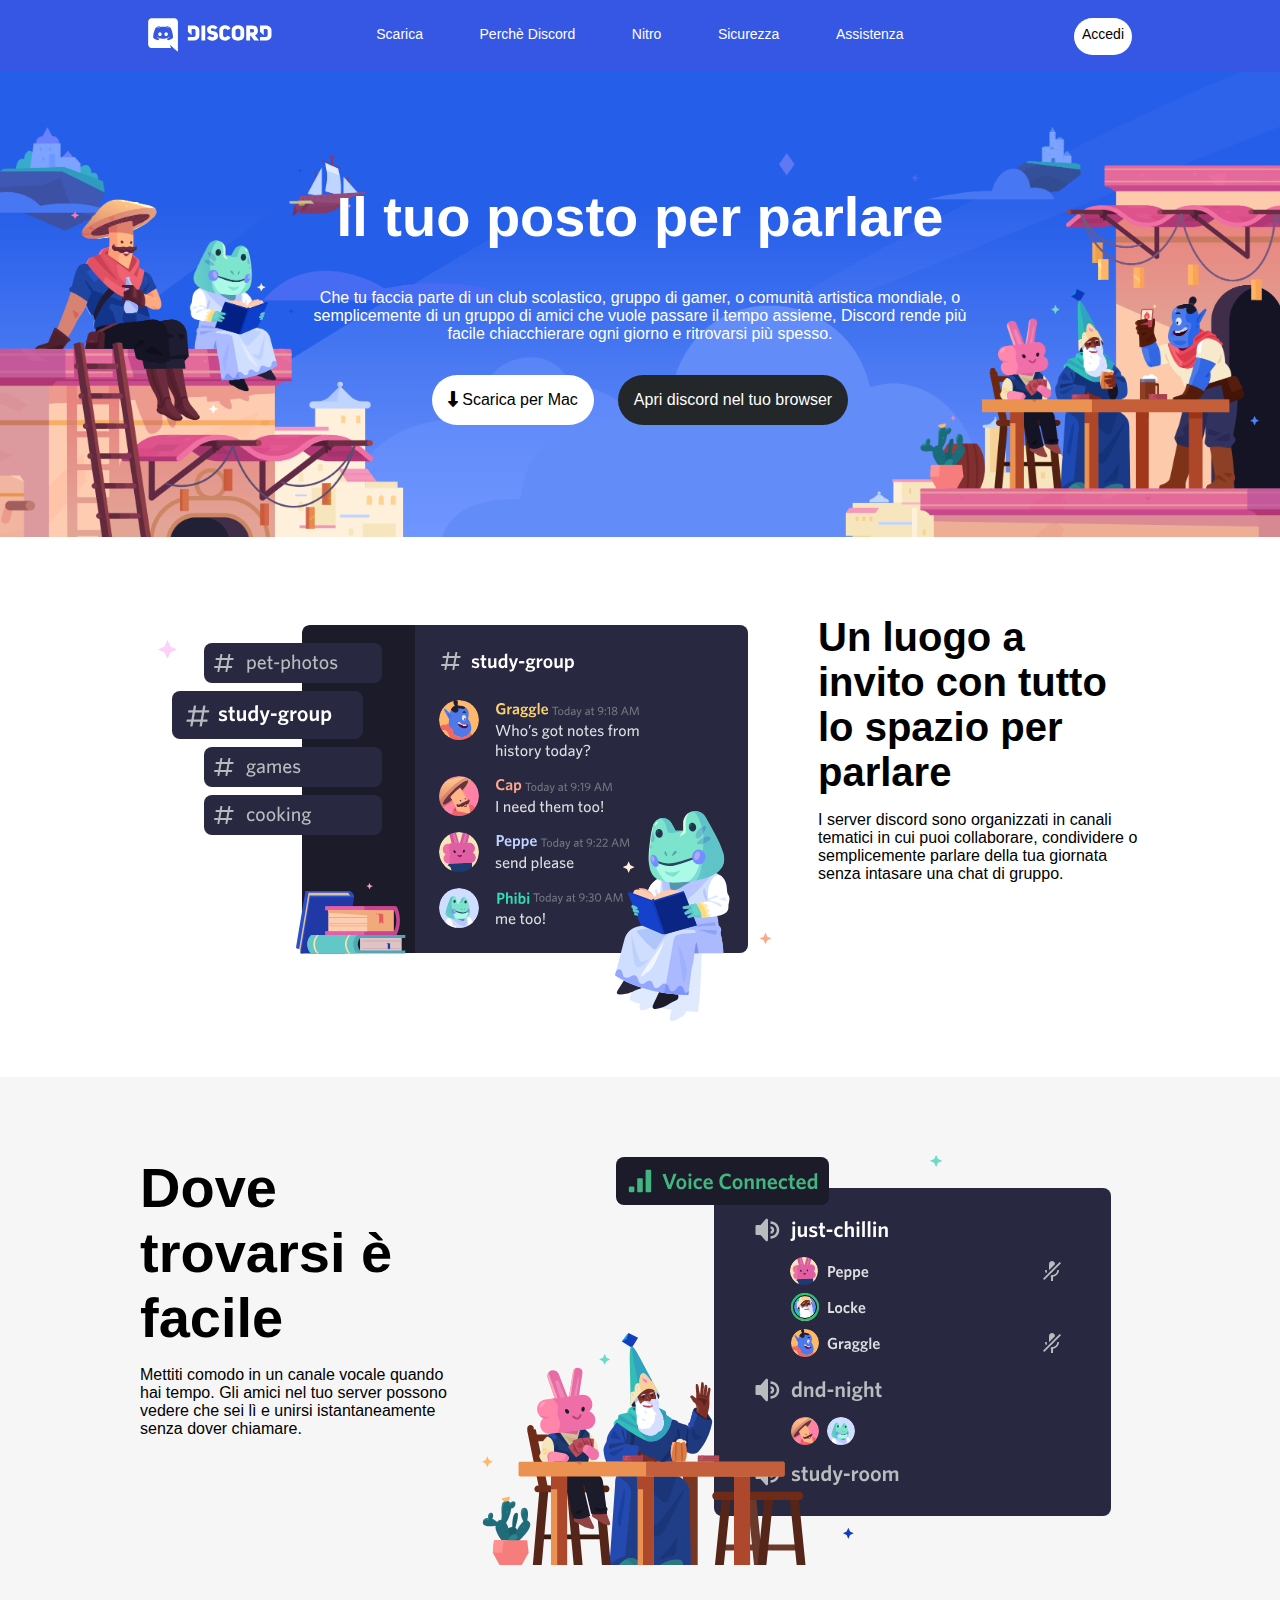
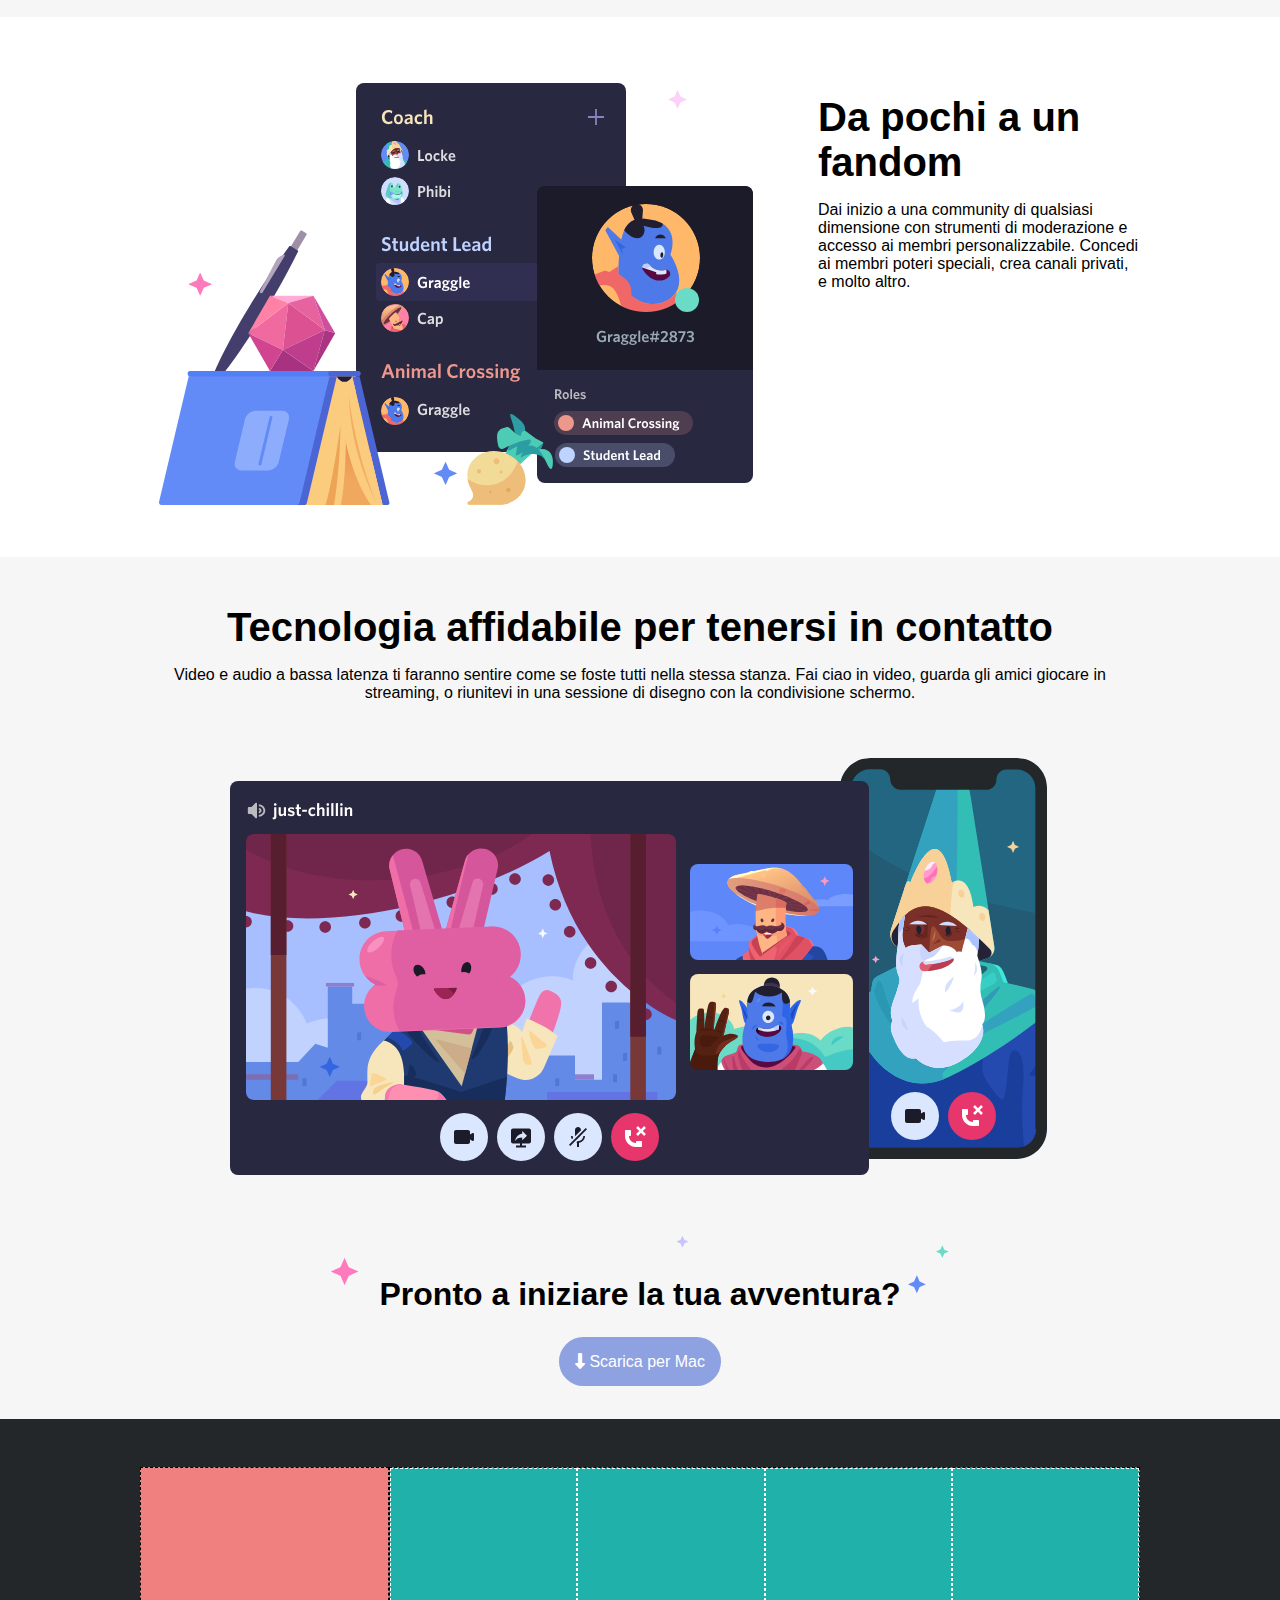
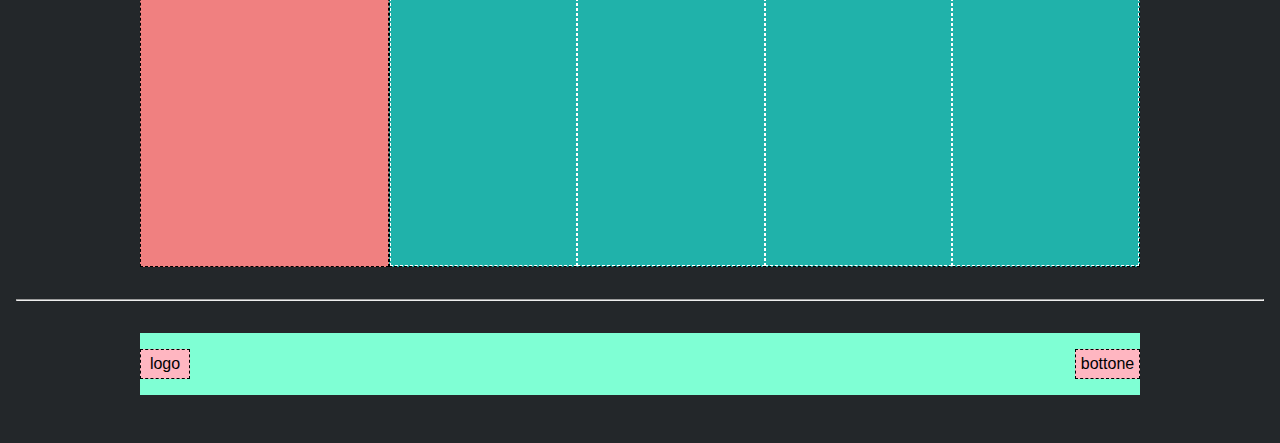
==== commit fe550e90: "little changes" ====
--- a/index.html
+++ b/index.html
@@ -71,7 +71,7 @@
         <!-- mid section -->
         <div class="section bg-grey">
             <div class="container d-flex-reverse">
-                <div class="col large-col d-flex-reverse">
+                <div class="col large-col">
                     <img src="img/item2.svg" alt="">
                 </div>
                 <div class="col small-col">
@@ -86,7 +86,6 @@
             <div class="container d-flex">
                 <div class="col large-col">
                     <img src="img/item3.svg" alt="">
-
                 </div>
                 <div class="col small-col">
                     <h2>Da pochi a un fandom</h2>
--- a/css/style.css
+++ b/css/style.css
@@ -137,16 +137,14 @@
 }
 
 .large-col {
-    flex-grow: 2;
     min-width: 200px;
     min-height: 300px;
+    flex-shrink: 0;
 }
 
 .small-col {
-    flex-grow: 1;
     min-width: 100px;
     min-height: 300px;
-    width: 20%;
     padding-top: 30px;
 }
 
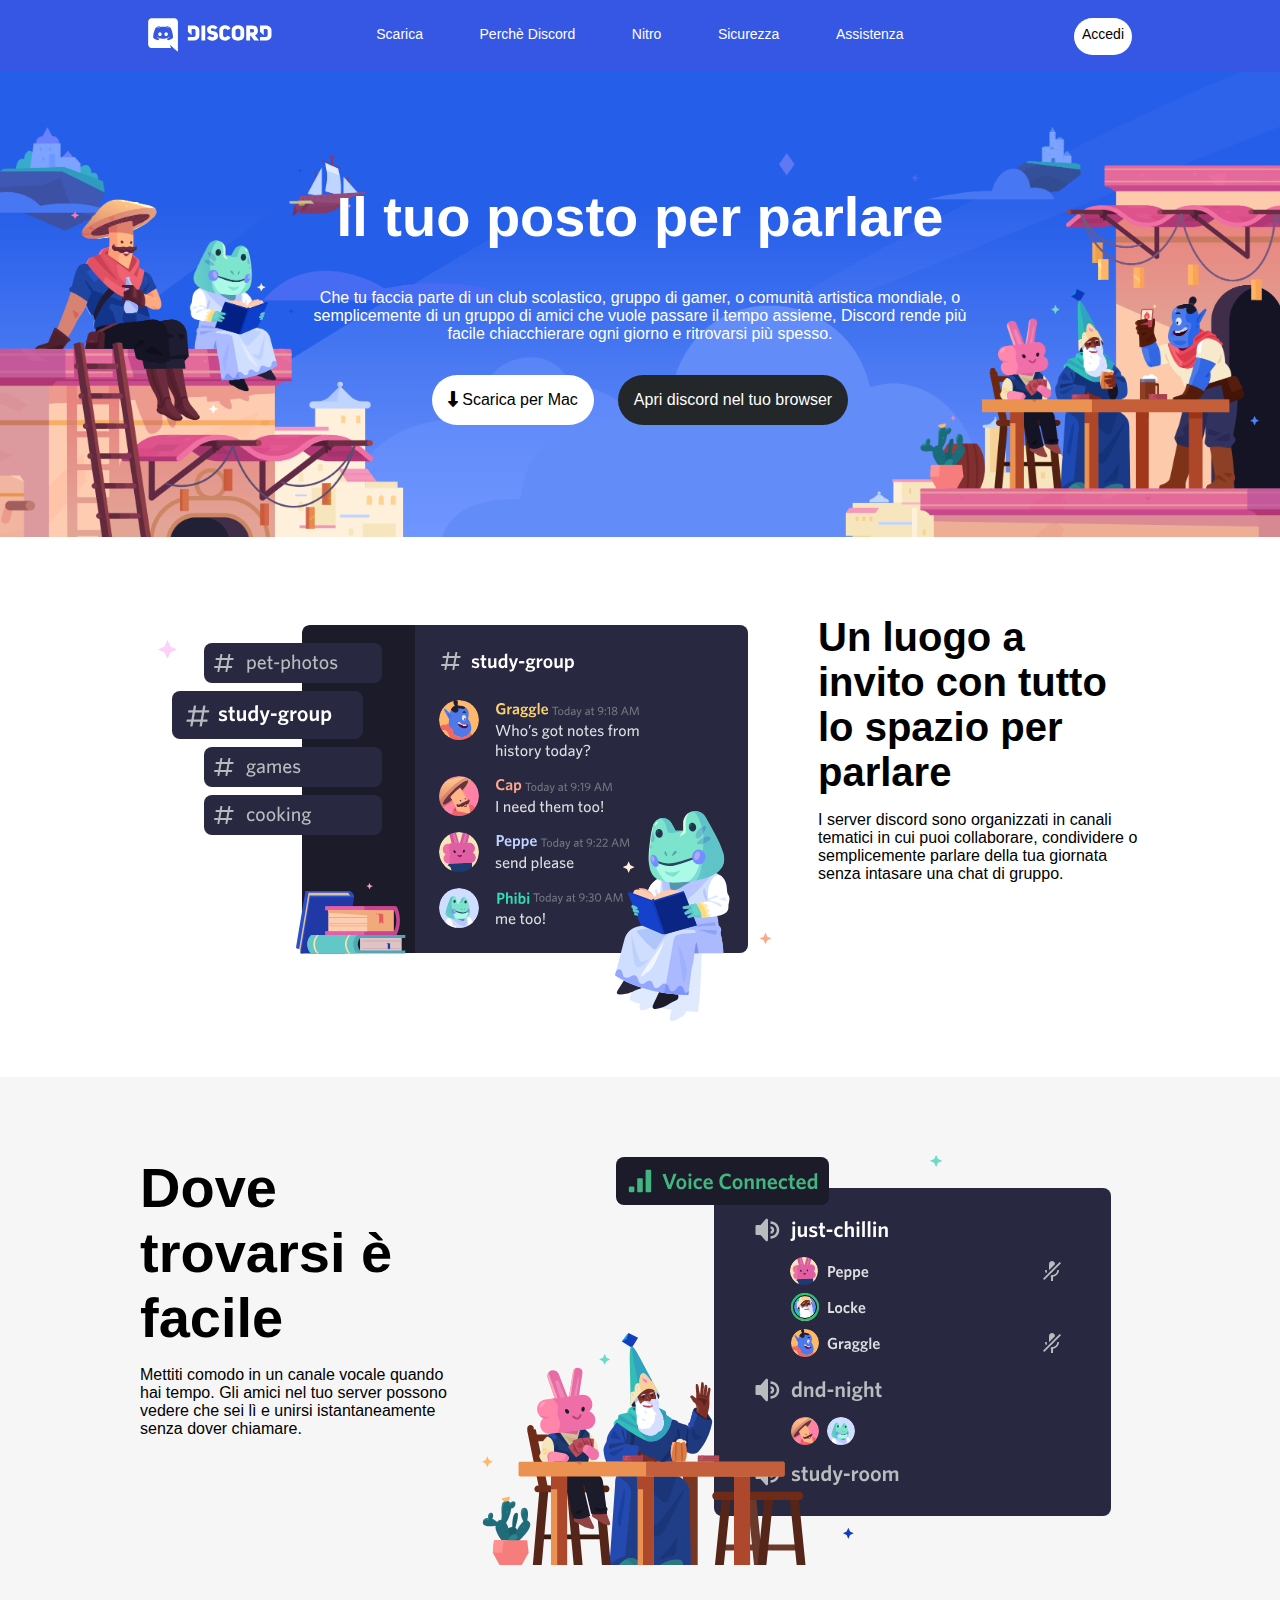
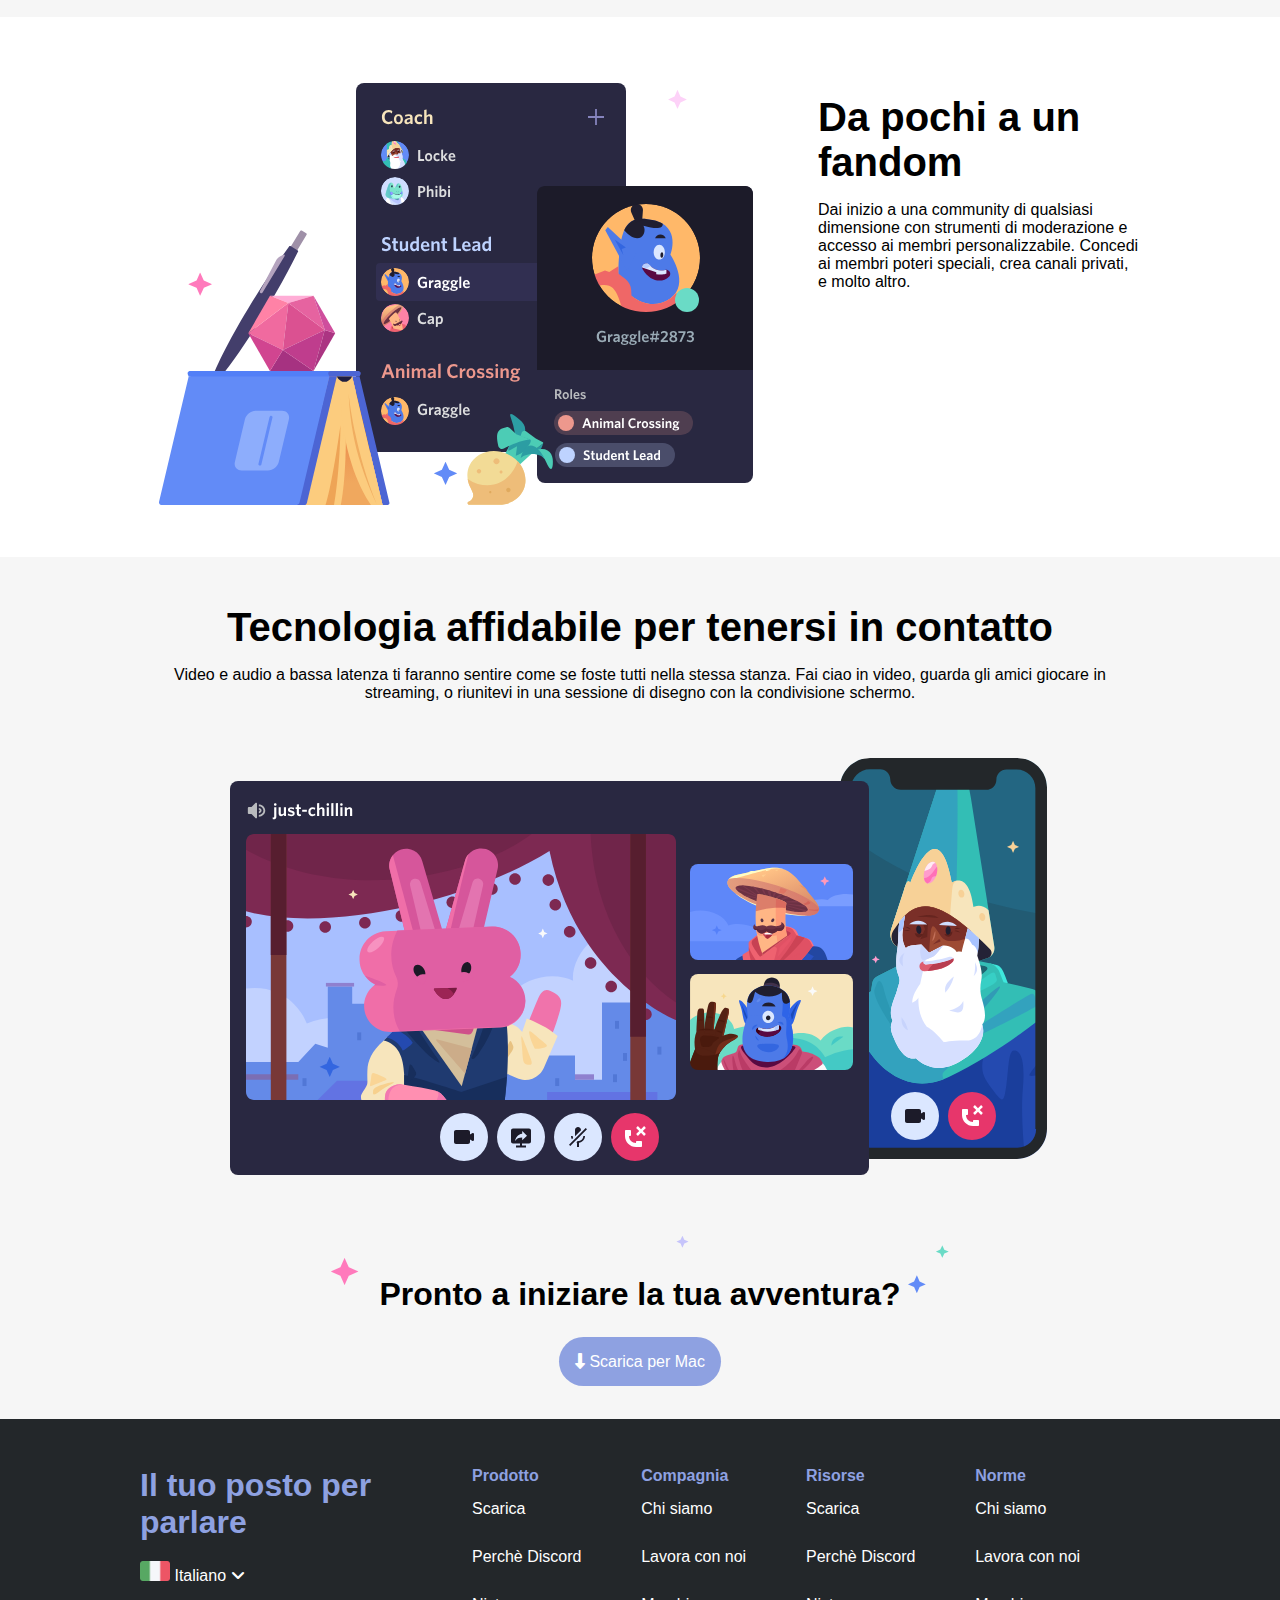
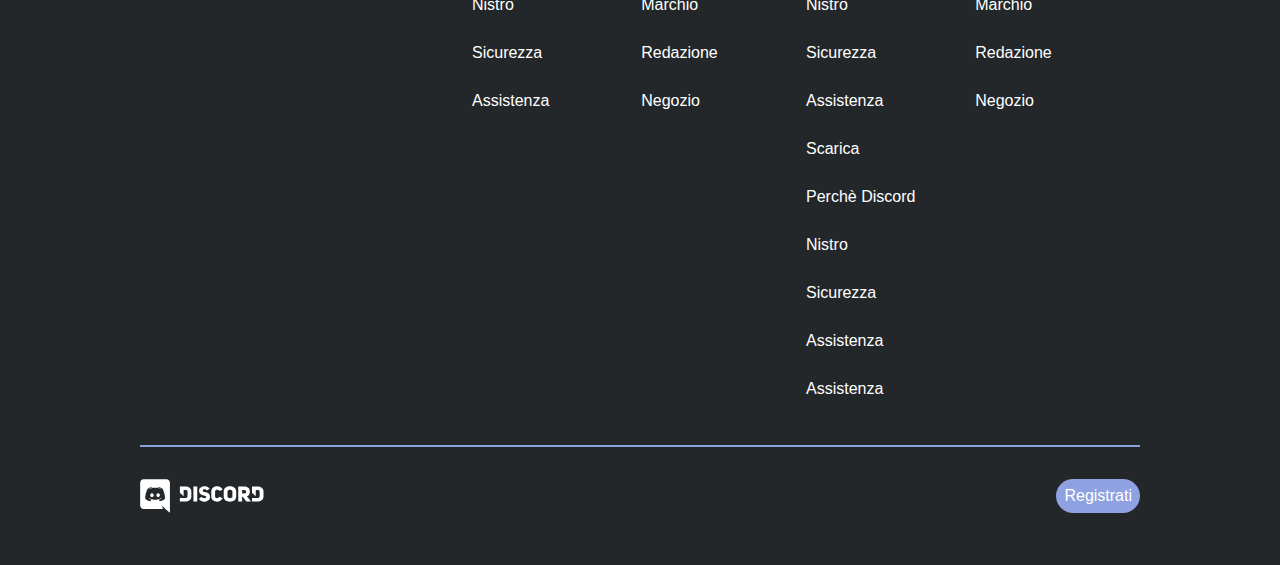
==== commit 9225a02f: "end footer, add comments and some space" ====
--- a/index.html
+++ b/index.html
@@ -15,6 +15,7 @@
             <div class="h-side logo">
                 <img src="img/logo.svg" alt="">
             </div>
+
             <div class="nav">
                 <ul class="d-flex">
                     <li>
@@ -34,7 +35,10 @@
                     </li>
                 </ul>
             </div>
-            <div class="h-side login d-flex"><a class=" btn small-btn" href="#">Accedi</a> </div>
+
+            <div class="h-side login d-flex">
+                <a class="btn small-btn btn-white" href="#">Accedi</a>
+            </div>
         </div>
     </header>
 
@@ -74,6 +78,7 @@
                 <div class="col large-col">
                     <img src="img/item2.svg" alt="">
                 </div>
+
                 <div class="col small-col">
                     <h1>Dove trovarsi è facile</h1>
                     <p>Mettiti comodo in un canale vocale quando hai tempo. Gli amici nel tuo server possono vedere che sei lì e unirsi istantaneamente senza dover chiamare.</p>
@@ -87,6 +92,7 @@
                 <div class="col large-col">
                     <img src="img/item3.svg" alt="">
                 </div>
+
                 <div class="col small-col">
                     <h2>Da pochi a un fandom</h2>
                     <p>Dai inizio a una community di qualsiasi dimensione con strumenti di moderazione e accesso ai membri personalizzabile. Concedi ai membri poteri speciali, crea canali privati, e molto altro.</p>
@@ -107,6 +113,7 @@
                             <h3>Pronto a iniziare la tua avventura?</h3>
                         </div>
                     </div>
+
                     <div>
                         <a href="#" class="btn btn-violet">
                             <i class="fa-solid fa-down-long"></i>
@@ -120,21 +127,153 @@
 
     <footer>
         <div class="section bg-footer">
-            <div class="container d-flex">
-                <div class="ft-col left-col"></div>
+            <div class="container d-flex ft-container">
+
+                <!-- left side -->
+                <div class="ft-col left-col">
+                    <h3>Il tuo posto per parlare</h3>
+                    <div class="language">
+                        <img src="img/ita.png" alt="">
+                        <span>Italiano</span>
+                        <i class="fa-solid fa-angle-down"></i>
+                    </div>
+                </div>
+
+                <!-- link columns -->
                 <div class="ft-col right-col d-flex">
-                    <div class="in-col"></div>
-                    <div class="in-col"></div>
-                    <div class="in-col"></div>
-                    <div class="in-col"></div>
-                </div>
-            </div>
-
-            <hr>
-
+                    <div class="in-col">
+                        <h4>Prodotto</h4>
+                        <ul>
+                            <li>
+                                <a href="#">Scarica</a>
+                            </li>
+
+                            <li>
+                                <a href="#">Perchè Discord</a>
+                            </li>
+
+                            <li>
+                                <a href="#">Nistro</a>
+                            </li>
+
+                            <li>
+                                <a href="#">Sicurezza</a>
+                            </li>
+
+                            <li>
+                                <a href="#">Assistenza</a>
+                            </li>
+                        </ul>
+                    </div>
+
+                    <div class="in-col">
+                        <h4>Compagnia</h4>
+                        <ul>
+                            <li>
+                                <a href="#">Chi siamo</a>
+                            </li>
+
+                            <li>
+                                <a href="#">Lavora con noi</a>
+                            </li>
+
+                            <li>
+                                <a href="#">Marchio</a>
+                            </li>
+
+                            <li>
+                                <a href="#">Redazione</a>
+                            </li>
+
+                            <li>
+                                <a href="#">Negozio</a>
+                            </li>
+                        </ul>
+                    </div>
+
+                    <div class="in-col">
+                        <h4>Risorse</h4>
+                        <ul>
+                            <li>
+                                <a href="#">Scarica</a>
+                            </li>
+
+                            <li>
+                                <a href="#">Perchè Discord</a>
+                            </li>
+
+                            <li>
+                                <a href="#">Nistro</a>
+                            </li>
+
+                            <li>
+                                <a href="#">Sicurezza</a>
+                            </li>
+
+                            <li>
+                                <a href="#">Assistenza</a>
+                            </li>
+
+                            <li>
+                                <a href="#">Scarica</a>
+                            </li>
+
+                            <li>
+                                <a href="#">Perchè Discord</a>
+                            </li>
+
+                            <li>
+                                <a href="#">Nistro</a>
+                            </li>
+
+                            <li>
+                                <a href="#">Sicurezza</a>
+                            </li>
+
+                            <li>
+                                <a href="#">Assistenza</a>
+                            </li>
+
+                            <li>
+                                <a href="#">Assistenza</a>
+                            </li>
+                        </ul>
+                    </div>
+
+                    <div class="in-col">
+                        <h4>Norme</h4>
+                        <ul>
+                            <li>
+                                <a href="#">Chi siamo</a>
+                            </li>
+
+                            <li>
+                                <a href="#">Lavora con noi</a>
+                            </li>
+
+                            <li>
+                                <a href="#">Marchio</a>
+                            </li>
+
+                            <li>
+                                <a href="#">Redazione</a>
+                            </li>
+
+                            <li>
+                                <a href="#">Negozio</a>
+                            </li>
+                        </ul>
+                    </div>
+                </div>
+            </div>
+
+            <!-- end page -->
             <div class="container bg-endpage clearfix">
-                <div class="ft-logo">logo</div>
-                <div class="ft-button">bottone</div>
+                <div class="ft-logo">
+                    <img src="img/logo.svg" alt="">
+                </div>
+
+                <div class="ft-button btn small-btn btn-violet">Registrati</div>
             </div>
         </div>        
     </footer>
--- a/css/style.css
+++ b/css/style.css
@@ -90,9 +90,7 @@
 }
 
 .small-btn {
-    background-color: white;
     padding: .5rem;
-    color: black;
 }
 
 .btn-white {
@@ -175,30 +173,55 @@
     background-color: #23272A;
 }
 
+.ft-container {
+    gap: 2rem;
+    border-bottom: 2px solid #8EA1E1;
+}
+
 .ft-col {
     min-height: 400px;
+    padding-bottom: 2rem;
+}
+
+.ft-col h3, .ft-col h4 {
+    color: #8EA1E1;
 }
 
 .ft-col.left-col {
-    background-color: #F08080;
     flex-grow: 1;
-    border: 1px dashed black;
+    max-width: calc(100% / 5 * 1.5);
+    color: white;
+}
+
+.language {
+    padding-top: 20px;
+}
+
+.left-col img {
+    width: 30px;
 }
 
 .ft-col.right-col {
-    background-color: #20B2AA;
     flex-grow: 3;
-    border: 1px dashed black;
 }
 
 .in-col {
     flex-grow: 1;
-    border: 1px dashed white;
+}
+
+.in-col ul {
+    list-style: none;
+}
+
+.in-col a {
+    display: inline-block;
+    color: white;
+    text-decoration: none;
+    padding: 15px 0;
 }
 
 .bg-endpage {
-    background-color: #7FFFD4;
-    padding: 1rem 0;
+    padding-top: 2rem;
 }
 
 .clearfix {
@@ -207,14 +230,6 @@
     clear: both;
 }
 
-.ft-logo, .ft-button {
-    min-width: 50px;
-    background-color: #FFB6C1;
-    padding: 0.3rem;
-    border: 1px dashed black;
-    text-align: center;
-}
-
 .ft-logo {
     float: left;
 }
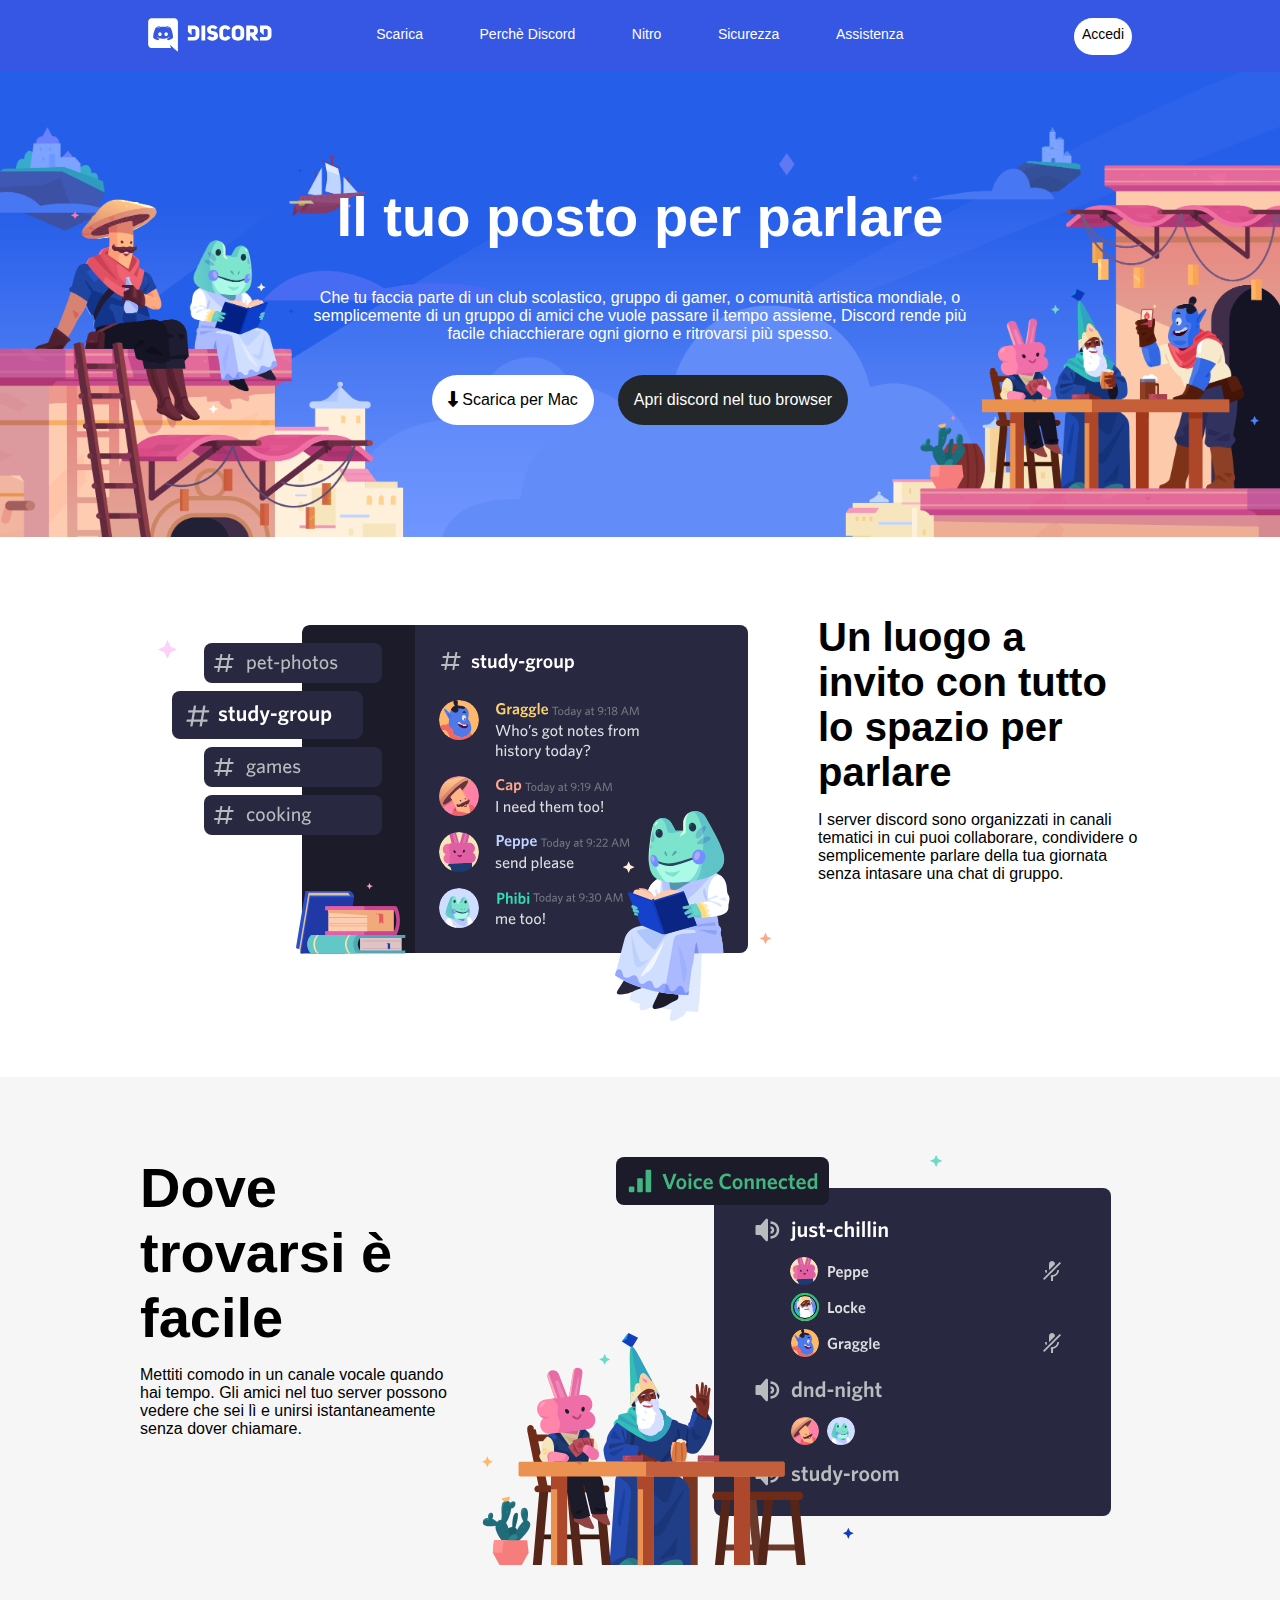
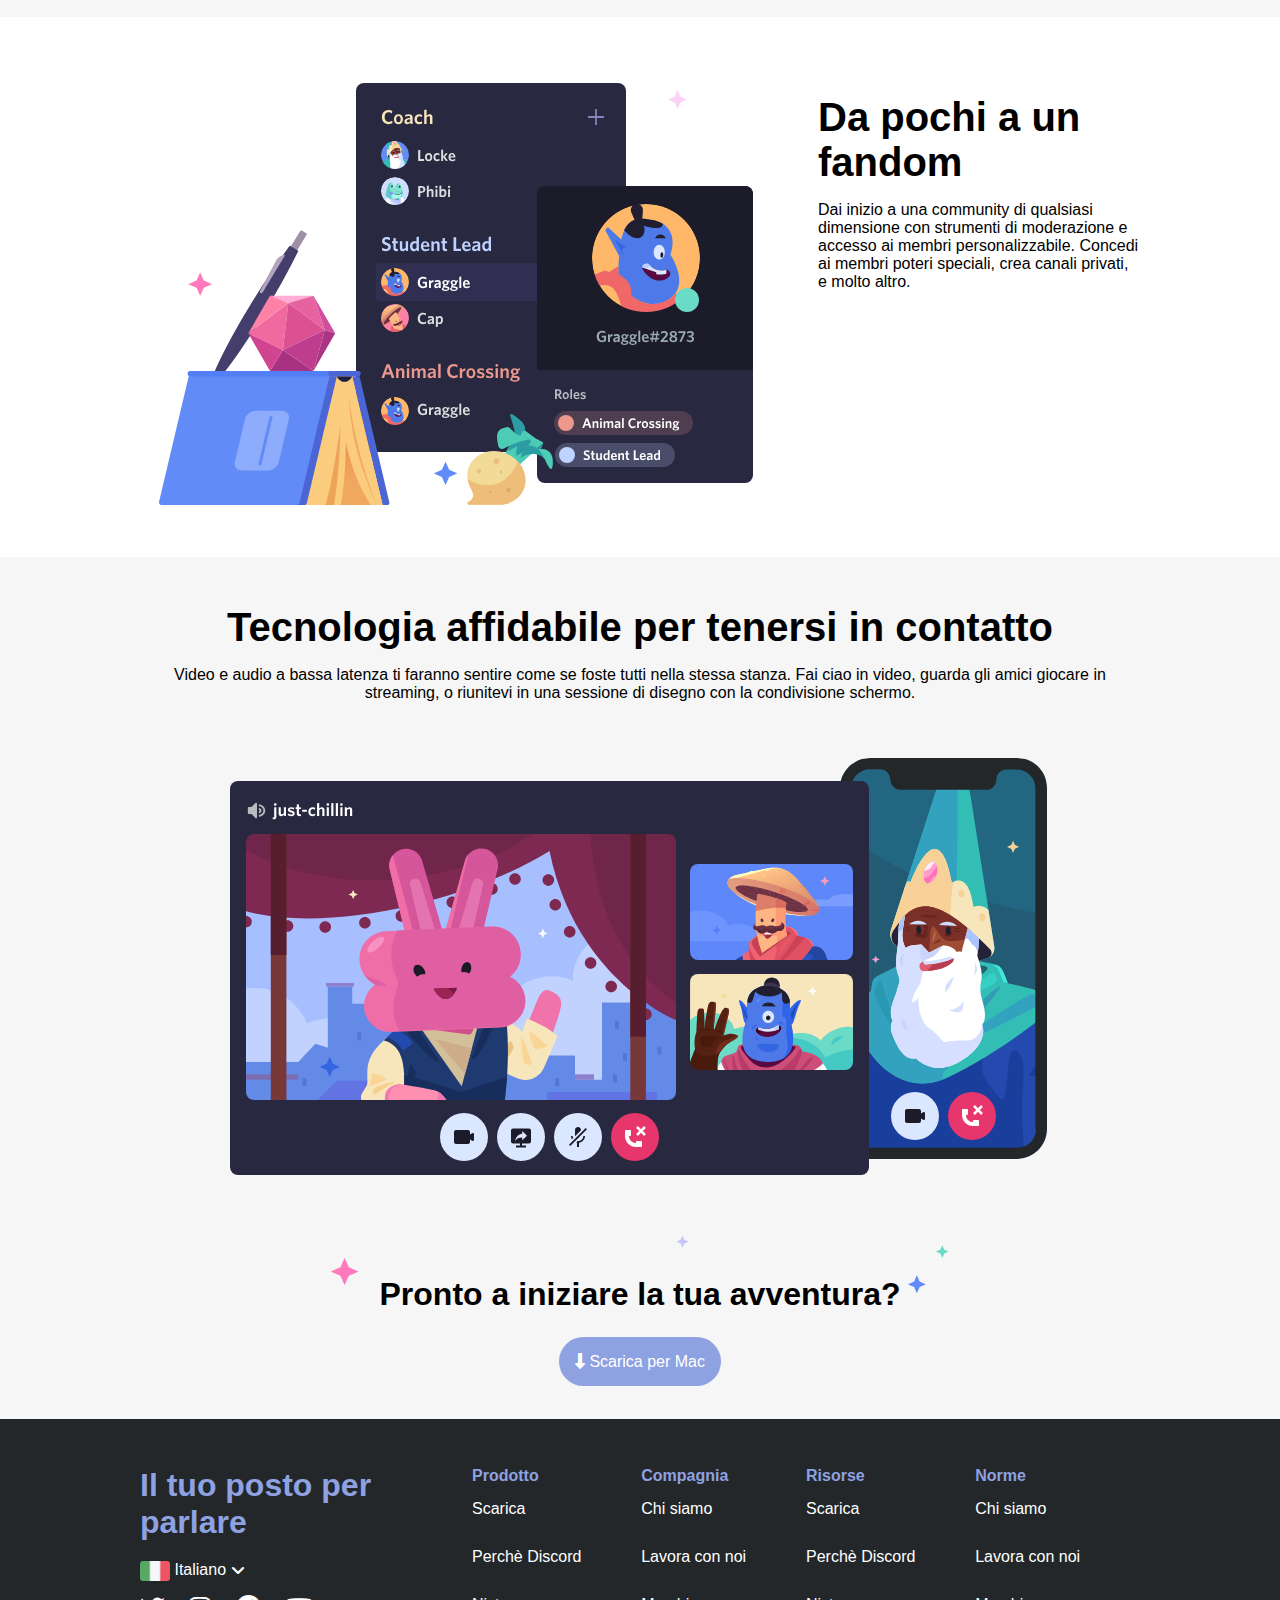
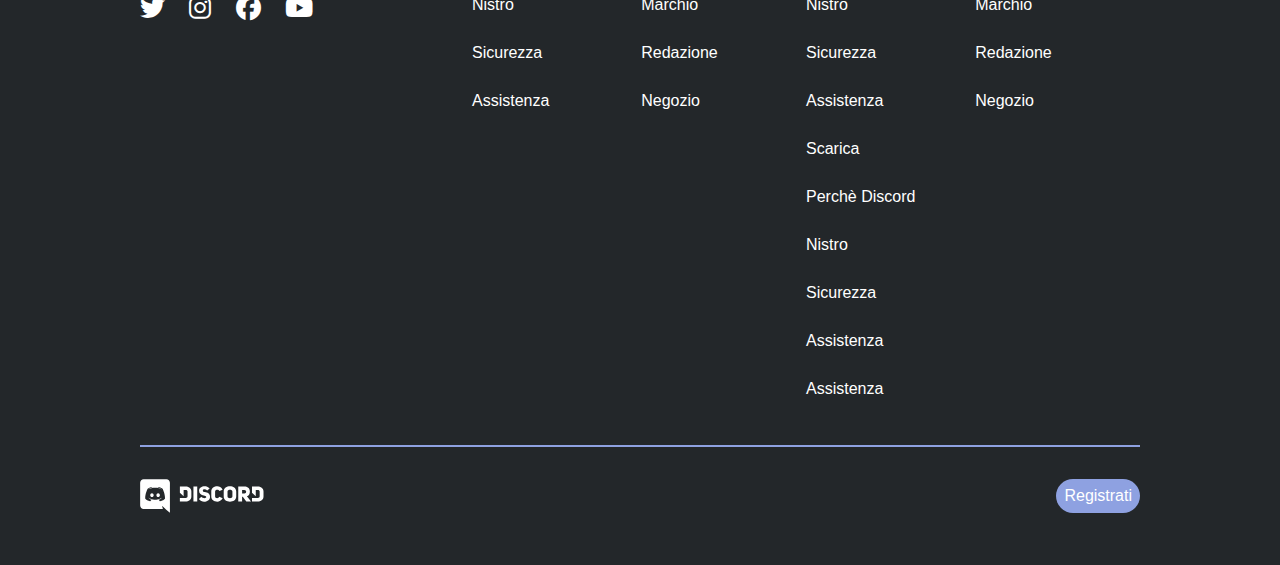
==== commit c55c439e: "add social media icons" ====
--- a/index.html
+++ b/index.html
@@ -137,6 +137,13 @@
                         <span>Italiano</span>
                         <i class="fa-solid fa-angle-down"></i>
                     </div>
+
+                    <div class="social-media">
+                        <i class="fa-brands fa-twitter"></i>
+                        <i class="fa-brands fa-instagram"></i>
+                        <i class="fa-brands fa-facebook"></i>
+                        <i class="fa-brands fa-youtube"></i>
+                    </div>
                 </div>
 
                 <!-- link columns -->
--- a/css/style.css
+++ b/css/style.css
@@ -199,6 +199,13 @@
 
 .left-col img {
     width: 30px;
+    vertical-align: middle;
+}
+
+.social-media .fa-brands {
+    padding-top: 15px;
+    padding-right: 20px;
+    font-size: 25px;
 }
 
 .ft-col.right-col {
